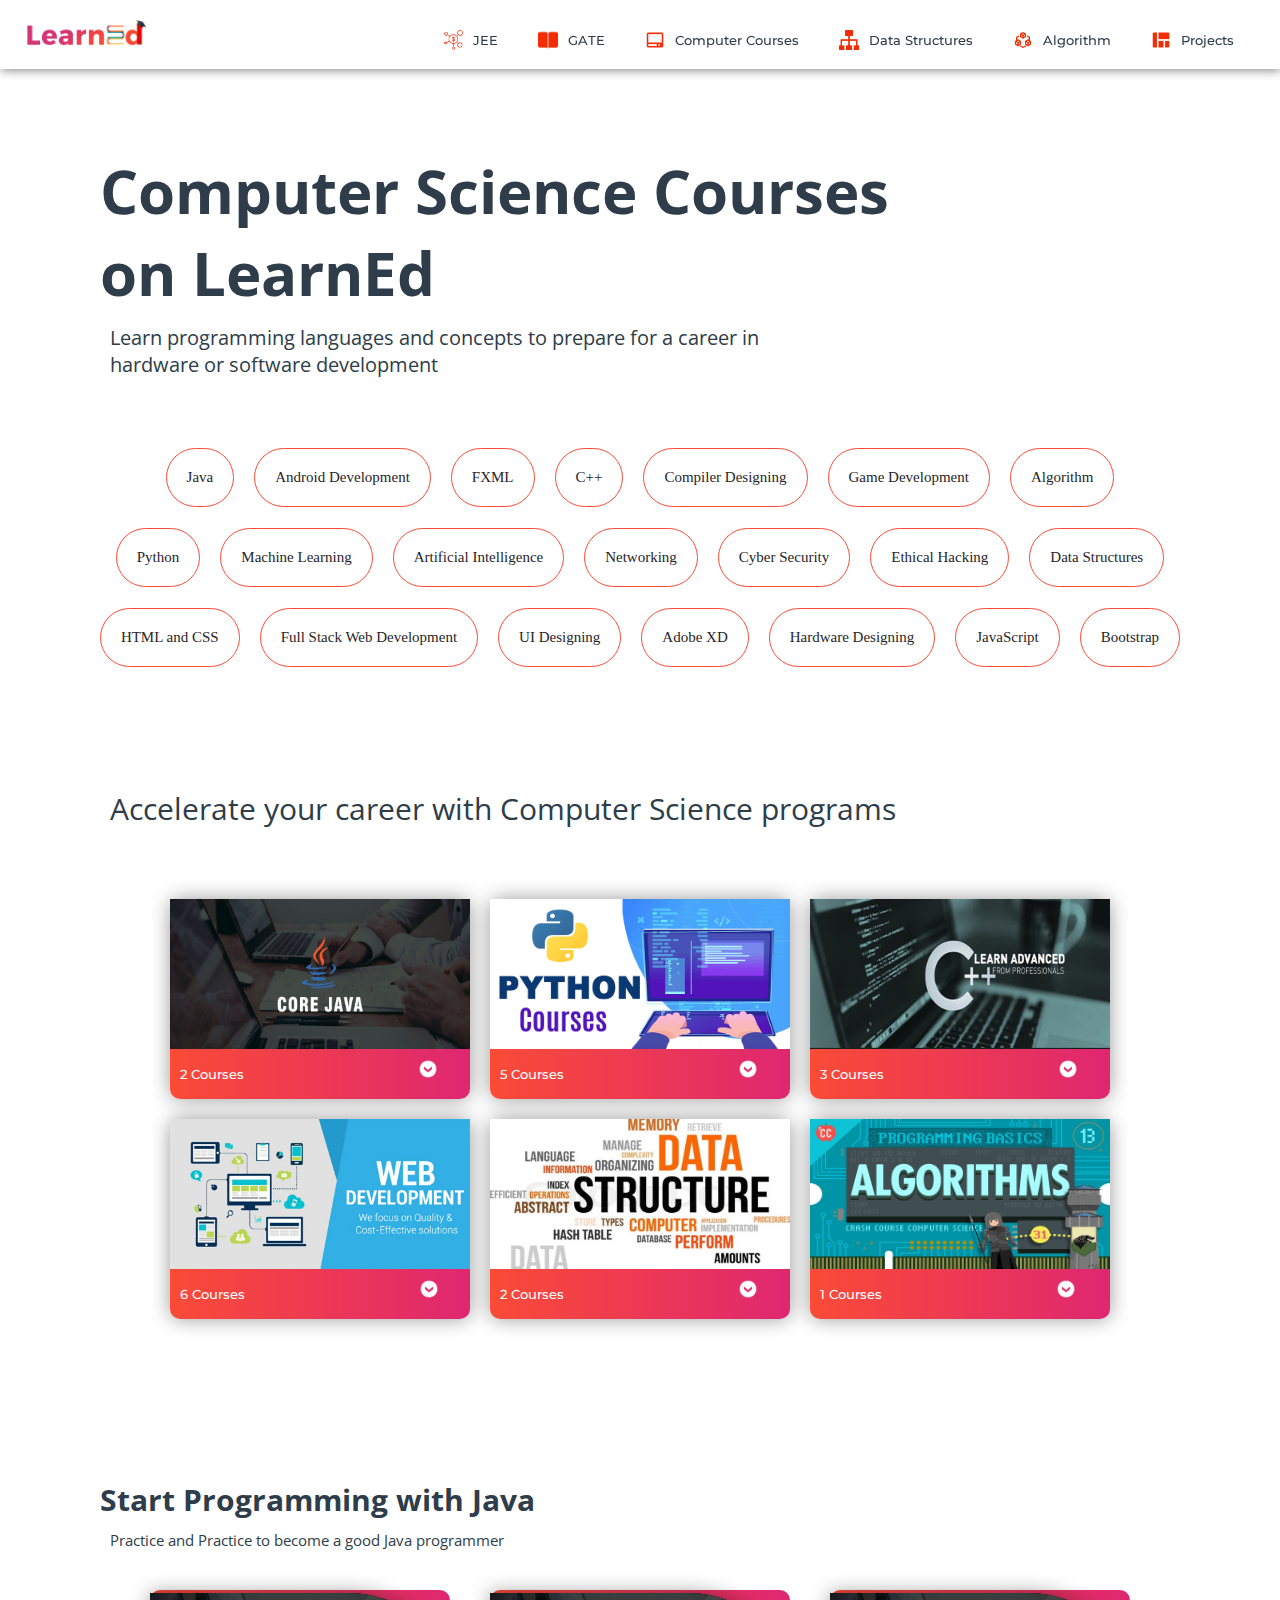
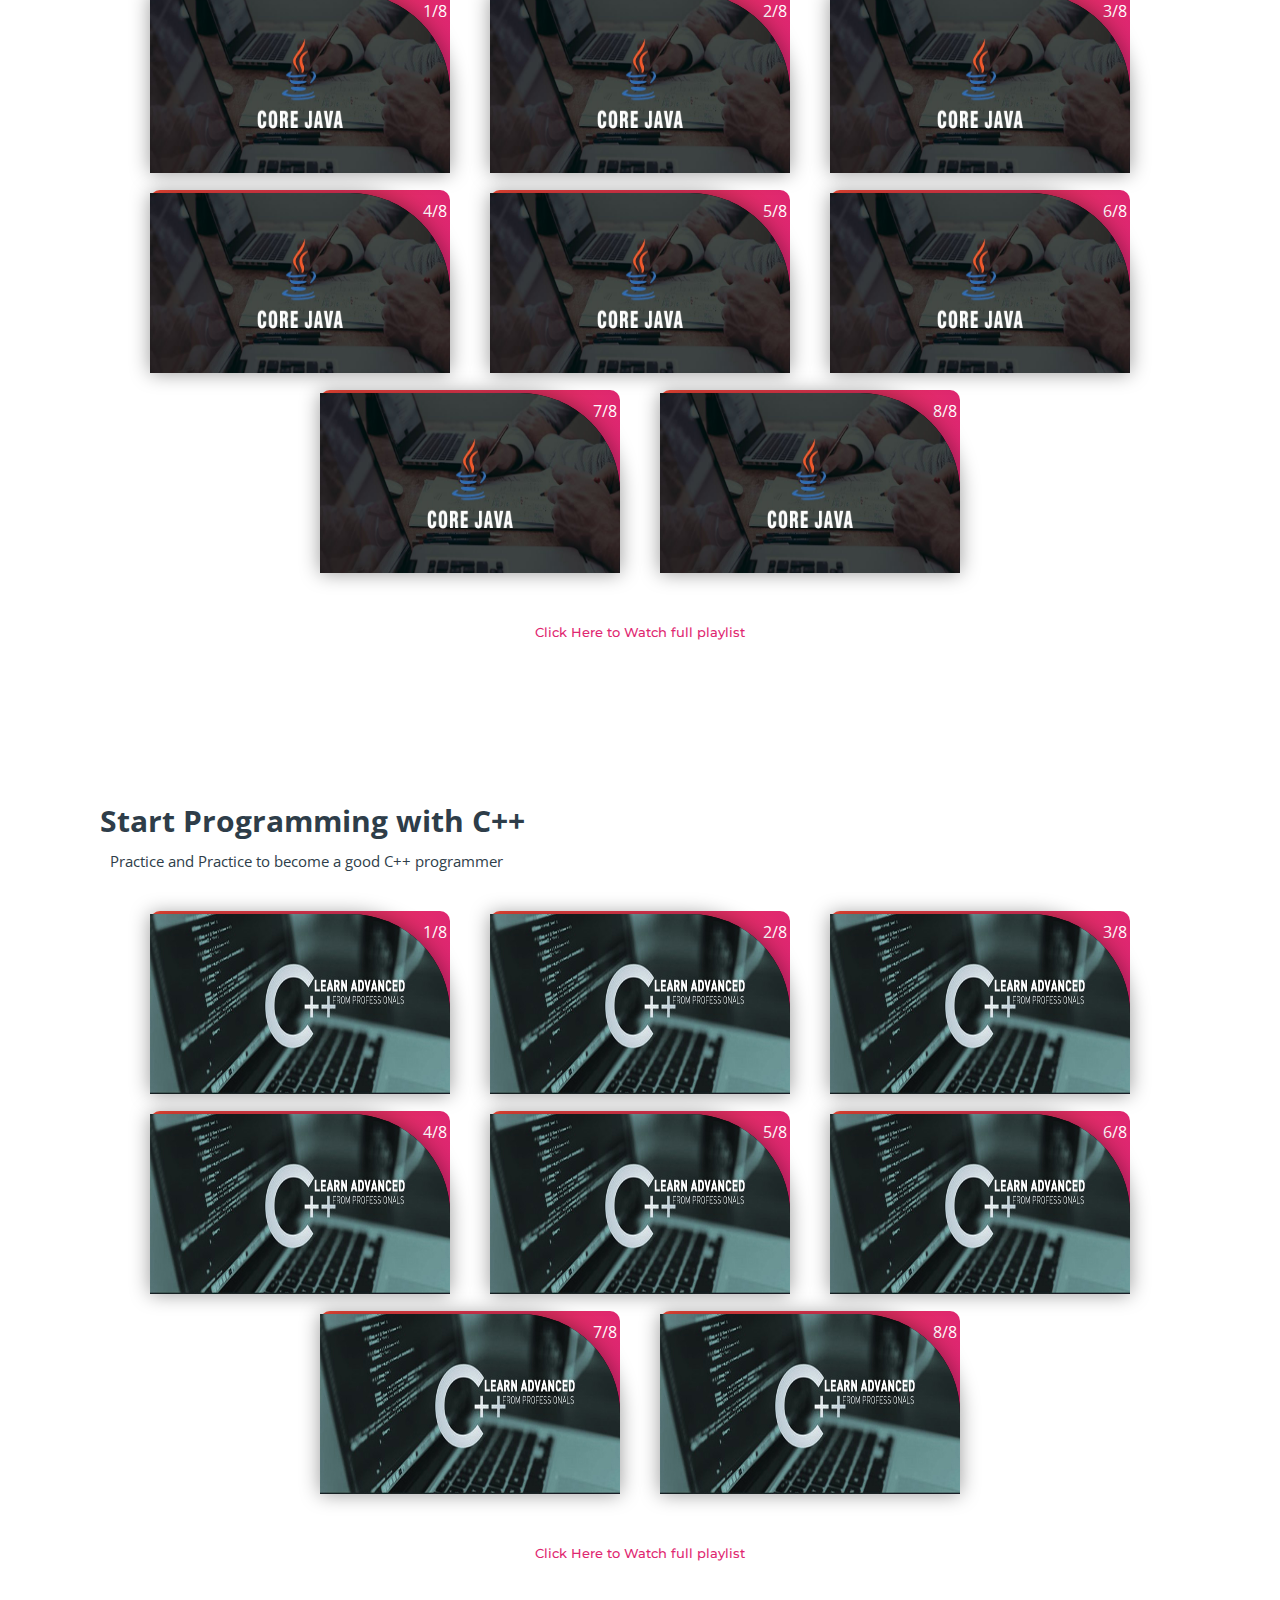
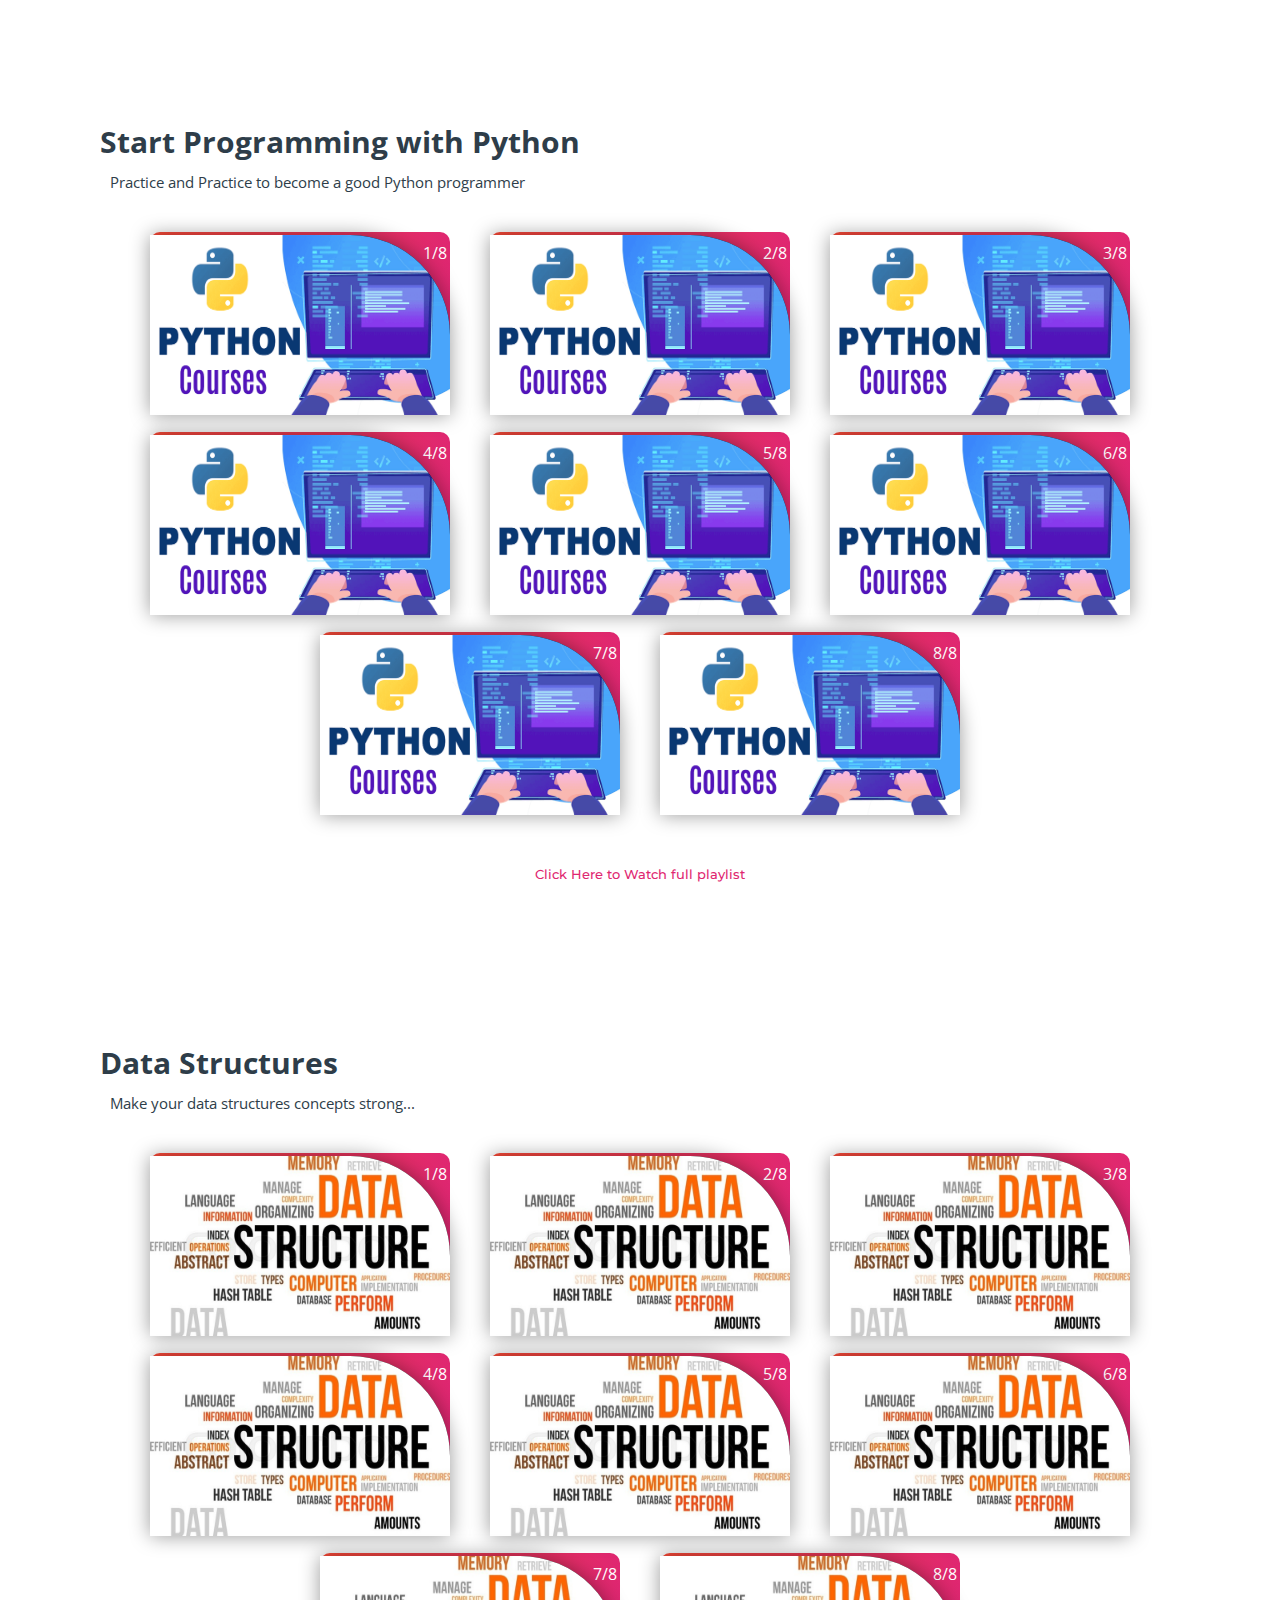
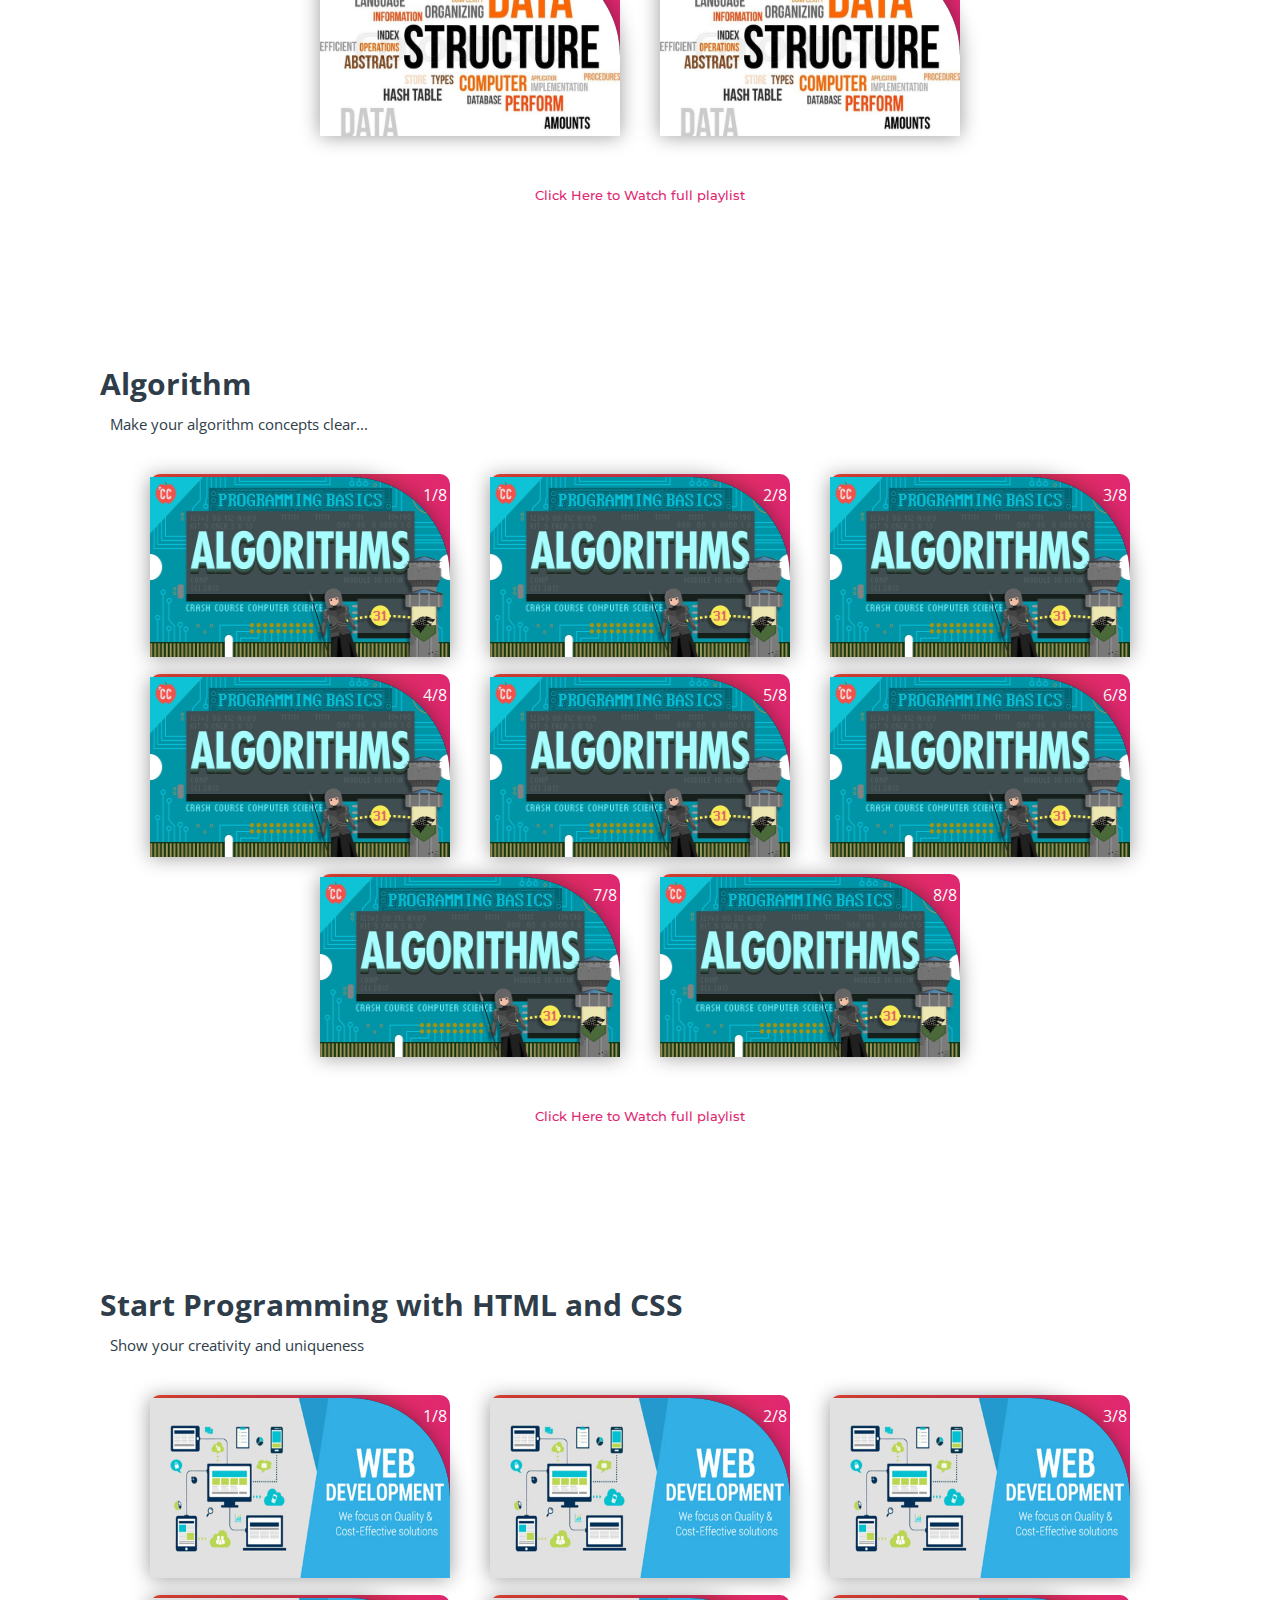
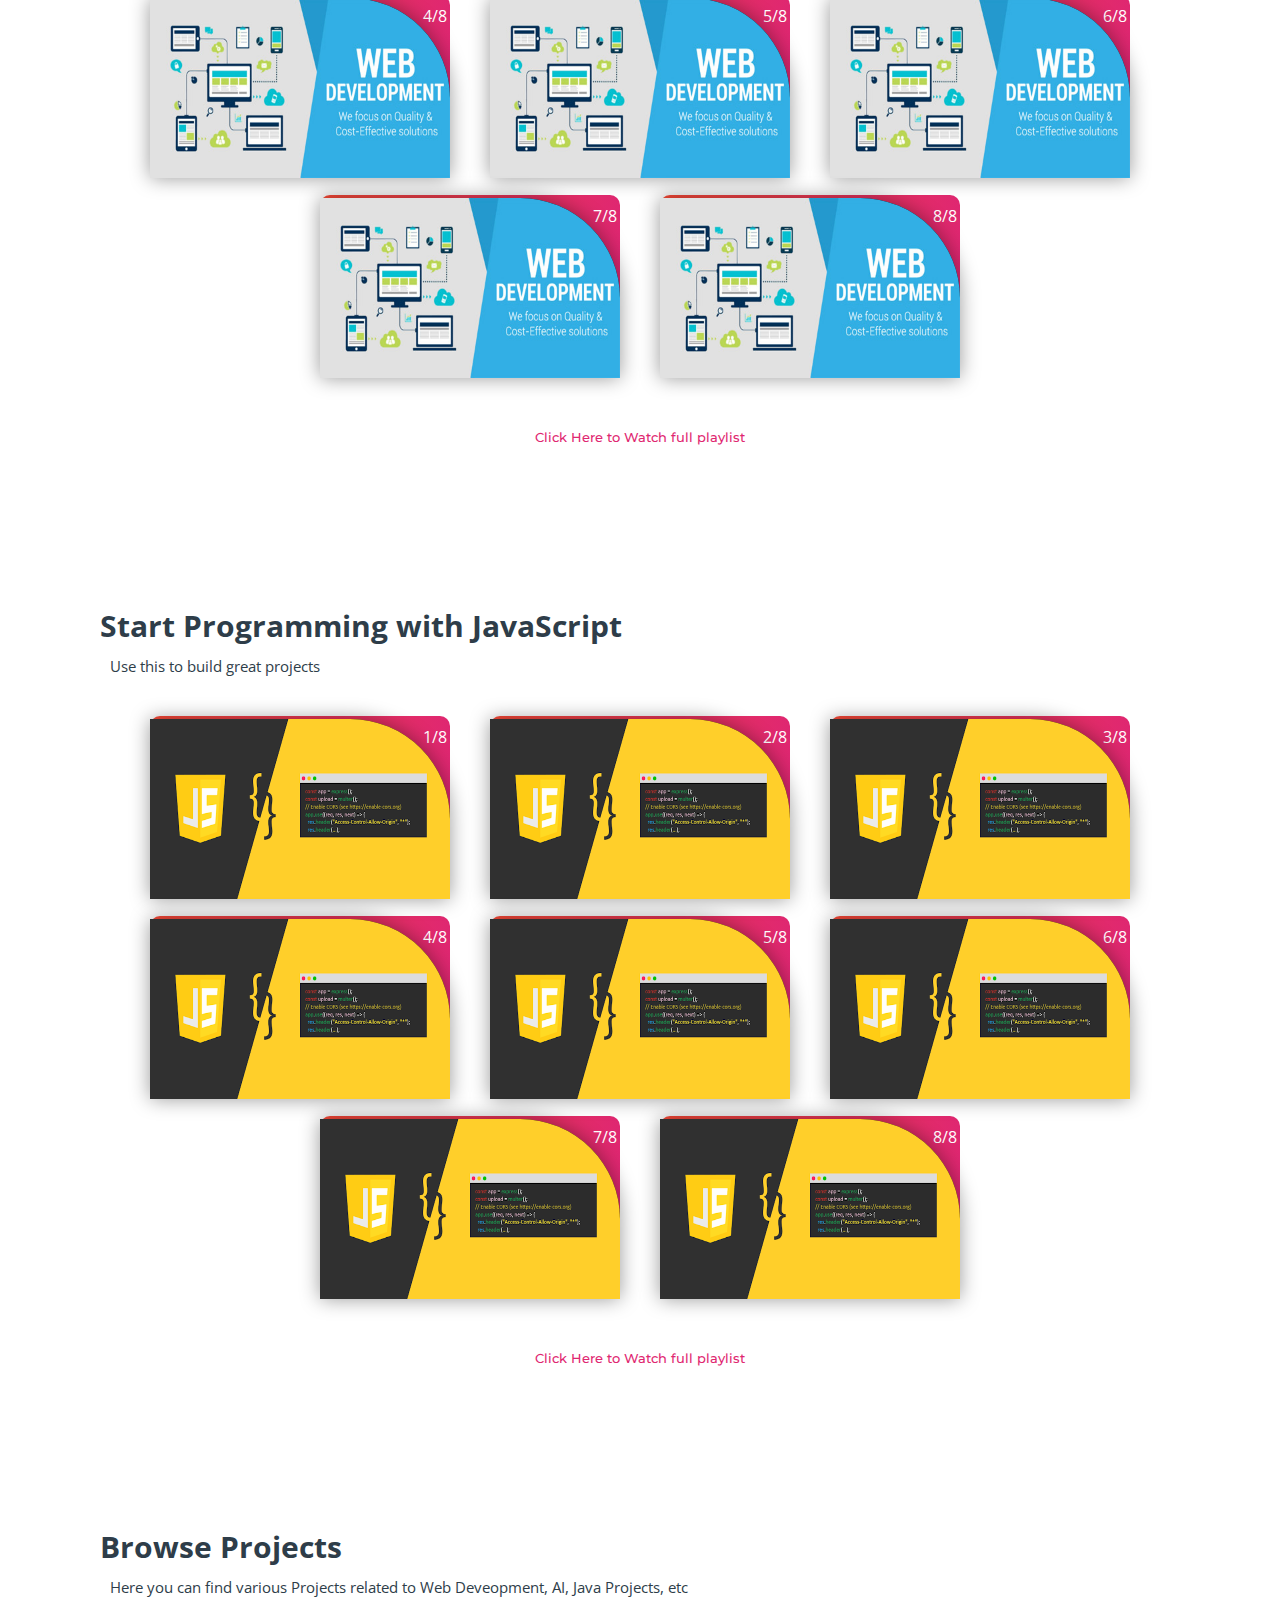
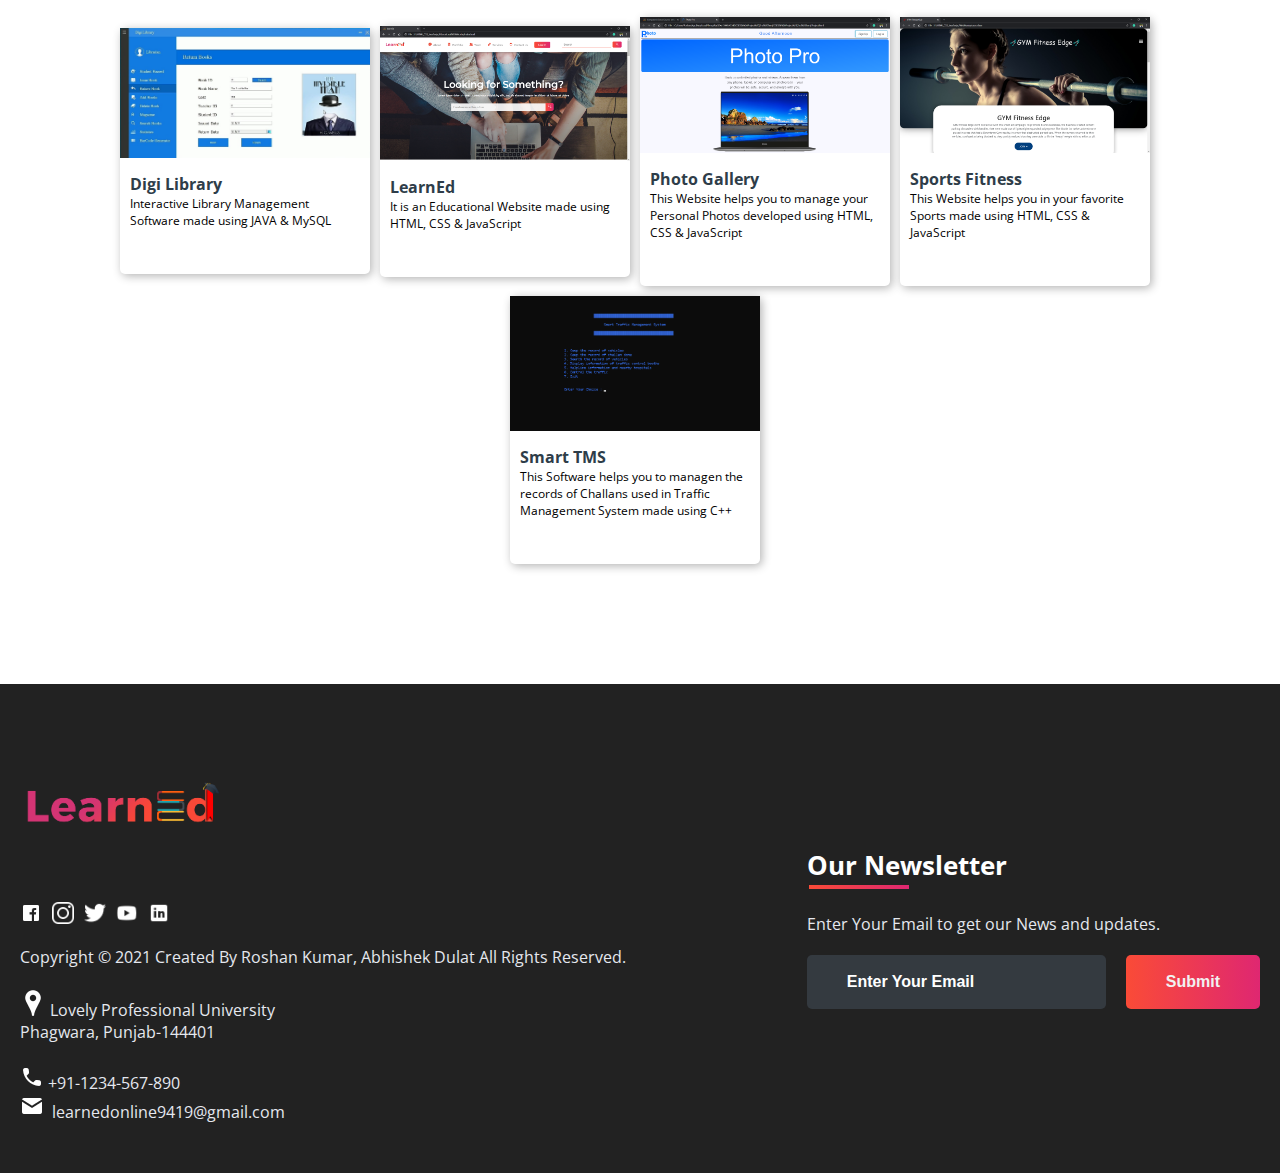
==== subjects/computer_courses.html @ 3f6e43b4 "created the project" ====
<!DOCTYPE html>
<html>
<head>
	<link rel="shortcut icon" type="png" href="../images/icon/favicon.png">
	<title>Computer Science Courses on LearnEd</title>
	<link rel="stylesheet" type="text/css" href="subjects.css">
	<script type="text/javascript" src="../script.js"></script>
</head>
<body>
	
<!-- NAVIGATION -->
	<header>
		<div class="nav" id="nav">
			<div id="learned-logo">
			<a href="../index.html"><img src="../images/icon/logo.png" style="width: 120px;"></a></div>
			<div class="switch-tab" id="switch-tab" onclick="switchTAB()"><img src="../images/icon/menu.png"></div>
			<ul id="list-switch">
				<li><a href="jee.html"><img src="../images/courses/d1.png" class="icon">JEE</a></li>
				<li><a href="gate.html"><img src="../images/courses/paper.png" class="icon">GATE</a></li>
				<li><a href="#"><img src="../images/courses/computer.png" class="icon">Computer Courses</a></li>
				<li><a href="#data"><img src="../images/courses/data.png" class="icon">Data Structures</a></li>
				<li><a href="#algo"><img src="../images/courses/algo.png" class="icon">Algorithm</a></li>
				<li><a href="#projects"><img src="../images/courses/projects.png" class="icon">Projects</a></li>
			</ul>
			<div class="search" id="search-switch">
				<input type="search" placeholder="Search" class="srch"><button id="srchbtn"><img src="../images/icon/search.png"></button>
			</div>
		</div>
	</header>
	

<!-- MAIN Heading of Page -->
	<div class="title">
		<span>Computer Science Courses<br>on LearnEd</span>
		<div class="shortdesc">
			<p>Learn programming languages and concepts to prepare for a career in<br>hardware or software development</p>
		</div>
	</div>


<!-- Some KeyWords related to Topic -->
	<div class="course">
		<div class="cbox">
		<div class="det"><a href="#java">Java</a></div>
		<div class="det"><a href="https://developer.android.com/">Android Development</a></div>
		<div class="det"><a href="https://docs.oracle.com/javafx/2/get_started/fxml_tutorial.htm">FXML</a></div>
		<div class="det"><a href="#c++">C++</a></div>
		<div class="det"><a href="https://www.geeksforgeeks.org/introduction-of-compiler-design/">Compiler Designing</a></div>
		<div class="det"><a href="https://www.coursera.org/specializations/game-design-and-development">Game Development</a></div>
		<div class="det"><a href="#algo">Algorithm</a></div>
		</div>
		<div class="cbox">
		<div class="det"><a href="#python">Python</a></div>
		<div class="det"><a href="https://www.coursera.org/learn/machine-learning">Machine Learning</a></div>
		<div class="det"><a href="https://en.wikipedia.org/wiki/Artificial_intelligence">Artificial Intelligence</a></div>
		<div class="det"><a href="https://en.wikipedia.org/wiki/Network">Networking</a></div>
		<div class="det"><a href="https://www.kaspersky.co.in/resource-center/definitions/what-is-cyber-security">Cyber Security</a></div>
		<div class="det"><a href="https://www.eccouncil.org/ethical-hacking/">Ethical Hacking</a></div>
		<div class="det"><a href="#data">Data Structures</a></div>
		</div>
		<div class="cbox">
		<div class="det"><a href="#html_css">HTML and CSS</a></div>
		<div class="det"><a href="https://www.udacity.com/course/full-stack-web-developer-nanodegree--nd0044">Full Stack Web Development</a></div>
		<div class="det"><a href="https://uxplanet.org/what-is-ui-vs-ux-design-and-the-difference-d9113f6612de?gi=6d9d13f4cc95">UI Designing</a></div>
		<div class="det"><a href="https://www.adobe.com/in/products/xd.html">Adobe XD</a></div>
		<div class="det"><a href="https://www.sciencedirect.com/topics/computer-science/hardware-design">Hardware Designing</a></div>
		<div class="det"><a href="#javascript">JavaScript</a></div>
		<div class="det"><a href="#html_css">Bootstrap</a></div>
		</div>
	</div>


<!-- Courses Available -->
	<div class="inbt">
		Accelerate your career with Computer Science programs
	</div>

	<div class="ccard">
	<center>
		<div class="ccardbox">
			<div class="dcard">
				<div class="fpart"><img src="../images/courses/java-course.jpg"></div>
				<a href="#java"><div class="spart">2 Courses <img src="../images/icon/dropdown.png"></div></a>
			</div>
			<div class="dcard">
				<div class="fpart"><img src="../images/courses/python-course.png"></div>
				<a href="#python"><div class="spart">5 Courses <img src="../images/icon/dropdown.png"></div></a>
			</div>
			<div class="dcard">
				<div class="fpart"><img src="../images/courses/c-course.jpg"></div>
				<a href="#c++"><div class="spart">3 Courses <img src="../images/icon/dropdown.png"></div></a>
			</div>
		</div>
		<div class="ccardbox">
			<div class="dcard">
				<div class="fpart"><img src="../images/courses/web-course.jpg"></div>
				<a href="#html_css"><div class="spart">6 Courses <img src="../images/icon/dropdown.png"></div></a>
			</div>
			<div class="dcard">
				<div class="fpart"><img src="../images/courses/data-course.jpg"></div>
				<a href="#data"><div class="spart">2 Courses <img src="../images/icon/dropdown.png"></div></a>
			</div>
			<div class="dcard">
				<div class="fpart"><img src="../images/courses/algo-course.jpg"></div>
				<a href="#algo"><div class="spart">1 Courses <img src="../images/icon/dropdown.png"></div></a>
			</div>
		</div>
	</center>
	</div>


<!-- Videos on JAVA Lectures -->
	<div class="title2" id="java">
		<span>Start Programming with Java</span>
		<div class="shortdesc2">
			<p>Practice and Practice to become a good Java programmer</p>
		</div>
	</div>
	
	<center>
		<div class="ccardbox2">
			<div class="dcard2"><span class="tag" >1/8</span>
				<div class="fpart2">
					<img src="../images/courses/java-course.jpg">
					<iframe src="https://www.youtube.com/embed/IsLyduxZ9sc" frameborder="0" allow="accelerometer; autoplay; encrypted-media; gyroscope; picture-in-picture" allowfullscreen></iframe>
				</div>
			</div>
			<div class="dcard2"><span class="tag" >2/8</span>
				<div class="fpart2">
					<img src="../images/courses/java-course.jpg">
					<iframe src="https://www.youtube.com/embed/U_vuESBFEpE" frameborder="0" allow="accelerometer; autoplay; encrypted-media; gyroscope; picture-in-picture" allowfullscreen></iframe>
				</div>
			</div>
			<div class="dcard2"><span class="tag" >3/8</span>
				<div class="fpart2">
					<img src="../images/courses/java-course.jpg">
					<iframe src="https://www.youtube.com/embed/7i8vbPA37y0" frameborder="0" allow="accelerometer; autoplay; encrypted-media; gyroscope; picture-in-picture" allowfullscreen></iframe>
				</div>
			</div>
			<div class="dcard2"><span class="tag" >4/8</span>
				<div class="fpart2">
					<img src="../images/courses/java-course.jpg">
					<iframe src="https://www.youtube.com/embed/FB47F-QIk3k" frameborder="0" allow="accelerometer; autoplay; encrypted-media; gyroscope; picture-in-picture" allowfullscreen></iframe>
				</div>
			</div>
			<div class="dcard2"><span class="tag" >5/8</span>
				<div class="fpart2">
					<img src="../images/courses/java-course.jpg">
					<iframe src="https://www.youtube.com/embed/8qyVcHJ1Et4" frameborder="0" allow="accelerometer; autoplay; encrypted-media; gyroscope; picture-in-picture" allowfullscreen></iframe>
				</div>
			</div>
			<div class="dcard2"><span class="tag" >6/8</span>
				<div class="fpart2">
					<img src="../images/courses/java-course.jpg">
					<iframe src="https://www.youtube.com/embed/N53Vf8HGd-0" frameborder="0" allow="accelerometer; autoplay; encrypted-media; gyroscope; picture-in-picture" allowfullscreen></iframe>
				</div>
			</div>
			<div class="dcard2"><span class="tag" >7/8</span>
				<div class="fpart2">
					<img src="../images/courses/java-course.jpg">
					<iframe src="https://www.youtube.com/embed/slz2Vc904Qg" frameborder="0" allow="accelerometer; autoplay; encrypted-media; gyroscope; picture-in-picture" allowfullscreen></iframe>
				</div>
			</div>
			<div class="dcard2"><span class="tag" >8/8</span>
				<div class="fpart2">
					<img src="../images/courses/java-course.jpg">
					<iframe src="https://www.youtube.com/embed/Q0NVRQP1Z5g" frameborder="0" allow="accelerometer; autoplay; encrypted-media; gyroscope; picture-in-picture" allowfullscreen></iframe>
				</div>
			</div>
		</div>
	</center>
	<br><br>
	<div class="click-me">
		<a href="https://www.youtube.com/watch?v=IsLyduxZ9sc&list=PLX9Zi6XTqOKQ7TdRz0QynGIKuMV9Q2H8E" target="_blank">Click Here to Watch full playlist</a>
	</div>

<!-- Videos on C++ Lectures -->

	<div class="title2" id="c++">
		<span>Start Programming with C++</span>
		<div class="shortdesc2">
			<p>Practice and Practice to become a good C++ programmer</p>
		</div>
	</div>
	<center>
		<div class="ccardbox2">
			<div class="dcard2"><span class="tag" >1/8</span>
				<div class="fpart2"><img src="../images/courses/c-course.jpg">
					<iframe src="https://www.youtube.com/embed/Iuo9PpGE04Y" frameborder="0" allow="accelerometer; autoplay; encrypted-media; gyroscope; picture-in-picture" allowfullscreen></iframe>
				</div>
			</div>
			<div class="dcard2"><span class="tag" >2/8</span>
				<div class="fpart2"><img src="../images/courses/c-course.jpg">
					<iframe src="https://www.youtube.com/embed/52dHKRD7cdg" frameborder="0" allow="accelerometer; autoplay; encrypted-media; gyroscope; picture-in-picture" allowfullscreen></iframe>
				</div>
			</div>
			<div class="dcard2"><span class="tag" >3/8</span>
				<div class="fpart2"><img src="../images/courses/c-course.jpg">
					<iframe src="https://www.youtube.com/embed/Iuo9PpGE04Y" frameborder="0" allow="accelerometer; autoplay; encrypted-media; gyroscope; picture-in-picture" allowfullscreen></iframe>
				</div>
			</div>
			<div class="dcard2"><span class="tag" >4/8</span>
				<div class="fpart2"><img src="../images/courses/c-course.jpg">
					<iframe src="https://www.youtube.com/embed/Iuo9PpGE04Y" frameborder="0" allow="accelerometer; autoplay; encrypted-media; gyroscope; picture-in-picture" allowfullscreen></iframe>
				</div>
			</div>
		
			<div class="dcard2"><span class="tag" >5/8</span>
				<div class="fpart2"><img src="../images/courses/c-course.jpg">
					<iframe src="https://www.youtube.com/embed/Iuo9PpGE04Y" frameborder="0" allow="accelerometer; autoplay; encrypted-media; gyroscope; picture-in-picture" allowfullscreen></iframe>
				</div>
			</div>
			<div class="dcard2"><span class="tag" >6/8</span>
				<div class="fpart2"><img src="../images/courses/c-course.jpg">
					<iframe src="https://www.youtube.com/embed/Iuo9PpGE04Y" frameborder="0" allow="accelerometer; autoplay; encrypted-media; gyroscope; picture-in-picture" allowfullscreen></iframe>
				</div>
			</div>
			<div class="dcard2"><span class="tag" >7/8</span>
				<div class="fpart2"><img src="../images/courses/c-course.jpg">
					<iframe src="https://www.youtube.com/embed/Iuo9PpGE04Y" frameborder="0" allow="accelerometer; autoplay; encrypted-media; gyroscope; picture-in-picture" allowfullscreen></iframe>
				</div>
			</div>
			<div class="dcard2"><span class="tag" >8/8</span>
				<div class="fpart2"><img src="../images/courses/c-course.jpg">
					<iframe src="https://www.youtube.com/embed/Iuo9PpGE04Y" frameborder="0" allow="accelerometer; autoplay; encrypted-media; gyroscope; picture-in-picture" allowfullscreen></iframe>
				</div>
			</div>
		</div>
	</center>
<br><br>
	<div class="click-me">
		<a href="https://www.youtube.com/watch?v=Iuo9PpGE04Y&feature=youtu.be" target="_blank">Click Here to Watch full playlist</a>
	</div>

<!-- Videos on PYTHON Lectures -->

	<div class="title2" id="python">
		<span>Start Programming with Python</span>
		<div class="shortdesc2">
			<p>Practice and Practice to become a good Python programmer</p>
		</div>
	</div>
	<center>
		<div class="ccardbox2">
			<div class="dcard2"><span class="tag" >1/8</span>
				<div class="fpart2"><img src="../images/courses/python-course.png">
					<iframe src="https://www.youtube.com/embed/QXeEoD0pB3E" frameborder="0" allow="accelerometer; autoplay; encrypted-media; gyroscope; picture-in-picture" allowfullscreen></iframe>
				</div>
			</div>
			<div class="dcard2"><span class="tag" >2/8</span>
				<div class="fpart2"><img src="../images/courses/python-course.png">
					<iframe src="https://www.youtube.com/embed/QXeEoD0pB3E" frameborder="0" allow="accelerometer; autoplay; encrypted-media; gyroscope; picture-in-picture" allowfullscreen></iframe>
				</div>
			</div>
			<div class="dcard2"><span class="tag" >3/8</span>
				<div class="fpart2"><img src="../images/courses/python-course.png">
					<iframe src="https://www.youtube.com/embed/QXeEoD0pB3E" frameborder="0" allow="accelerometer; autoplay; encrypted-media; gyroscope; picture-in-picture" allowfullscreen></iframe>
				</div>
			</div>
			<div class="dcard2"><span class="tag" >4/8</span>
				<div class="fpart2"><img src="../images/courses/python-course.png">
					<iframe src="https://www.youtube.com/embed/QXeEoD0pB3E" frameborder="0" allow="accelerometer; autoplay; encrypted-media; gyroscope; picture-in-picture" allowfullscreen></iframe>
				</div>
			</div>
		
			<div class="dcard2"><span class="tag" >5/8</span>
				<div class="fpart2"><img src="../images/courses/python-course.png">
					<iframe src="https://www.youtube.com/embed/QXeEoD0pB3E" frameborder="0" allow="accelerometer; autoplay; encrypted-media; gyroscope; picture-in-picture" allowfullscreen></iframe>
				</div>
			</div>
			<div class="dcard2"><span class="tag" >6/8</span>
				<div class="fpart2"><img src="../images/courses/python-course.png">
					<iframe src="https://www.youtube.com/embed/QXeEoD0pB3E" frameborder="0" allow="accelerometer; autoplay; encrypted-media; gyroscope; picture-in-picture" allowfullscreen></iframe>
				</div>
			</div>
			<div class="dcard2"><span class="tag" >7/8</span>
				<div class="fpart2"><img src="../images/courses/python-course.png">
					<iframe src="https://www.youtube.com/embed/QXeEoD0pB3E" frameborder="0" allow="accelerometer; autoplay; encrypted-media; gyroscope; picture-in-picture" allowfullscreen></iframe>
				</div>
			</div>
			<div class="dcard2"><span class="tag" >8/8</span>
				<div class="fpart2"><img src="../images/courses/python-course.png">
					<iframe src="https://www.youtube.com/embed/QXeEoD0pB3E" frameborder="0" allow="accelerometer; autoplay; encrypted-media; gyroscope; picture-in-picture" allowfullscreen></iframe>
				</div>
			</div>
		</div>
	</center>

<br><br>
	<div class="click-me">
		<a href="https://youtu.be/QXeEoD0pB3E" target="_blank">Click Here to Watch full playlist</a>
	</div>
<!-- Videos on DATA STRUCTURES Lectures -->

	<div class="title2" id="data">
		<span>Data Structures</span>
		<div class="shortdesc2">
			<p>Make your data structures concepts strong...</p>
		</div>
	</div>
	<center>
		<div class="ccardbox2">
			<div class="dcard2"><span class="tag" >1/8</span>
				<div class="fpart2"><img src="../images/courses/data-course.jpg">
					<iframe src="https://www.youtube.com/embed/Db9ZYbJONHc" frameborder="0" allow="accelerometer; autoplay; encrypted-media; gyroscope; picture-in-picture" allowfullscreen></iframe>
				</div>
			</div>
			<div class="dcard2"><span class="tag" >2/8</span>
				<div class="fpart2"><img src="../images/courses/data-course.jpg">
					<iframe src="https://www.youtube.com/embed/Db9ZYbJONHc" frameborder="0" allow="accelerometer; autoplay; encrypted-media; gyroscope; picture-in-picture" allowfullscreen></iframe>
				</div>
			</div>
			<div class="dcard2"><span class="tag" >3/8</span>
				<div class="fpart2"><img src="../images/courses/data-course.jpg">
					<iframe src="https://www.youtube.com/embed/Db9ZYbJONHc" frameborder="0" allow="accelerometer; autoplay; encrypted-media; gyroscope; picture-in-picture" allowfullscreen></iframe>
				</div>
			</div>
			<div class="dcard2"><span class="tag" >4/8</span>
				<div class="fpart2"><img src="../images/courses/data-course.jpg">
					<iframe src="https://www.youtube.com/embed/Db9ZYbJONHc" frameborder="0" allow="accelerometer; autoplay; encrypted-media; gyroscope; picture-in-picture" allowfullscreen></iframe>
				</div>
			</div>
		
			<div class="dcard2"><span class="tag" >5/8</span>
				<div class="fpart2"><img src="../images/courses/data-course.jpg">
					<iframe src="https://www.youtube.com/embed/Db9ZYbJONHc" frameborder="0" allow="accelerometer; autoplay; encrypted-media; gyroscope; picture-in-picture" allowfullscreen></iframe>
				</div>
			</div>
			<div class="dcard2"><span class="tag" >6/8</span>
				<div class="fpart2"><img src="../images/courses/data-course.jpg">
					<iframe src="https://www.youtube.com/embed/Db9ZYbJONHc" frameborder="0" allow="accelerometer; autoplay; encrypted-media; gyroscope; picture-in-picture" allowfullscreen></iframe>
				</div>
			</div>
			<div class="dcard2"><span class="tag" >7/8</span>
				<div class="fpart2"><img src="../images/courses/data-course.jpg">
					<iframe src="https://www.youtube.com/embed/Db9ZYbJONHc" frameborder="0" allow="accelerometer; autoplay; encrypted-media; gyroscope; picture-in-picture" allowfullscreen></iframe>
				</div>
			</div>
			<div class="dcard2"><span class="tag" >8/8</span>
				<div class="fpart2"><img src="../images/courses/data-course.jpg">
					<iframe src="https://www.youtube.com/embed/Db9ZYbJONHc" frameborder="0" allow="accelerometer; autoplay; encrypted-media; gyroscope; picture-in-picture" allowfullscreen></iframe>
				</div>
			</div>
		</div>
	</center>
<br><br>
	<div class="click-me">
		<a href="https://www.youtube.com/watch?v=Db9ZYbJONHc" target="_blank">Click Here to Watch full playlist</a>
	</div>

<!-- Videos on ALGORITHM Lectures -->

	<div class="title2" id="algo">
		<span>Algorithm</span>
		<div class="shortdesc2">
			<p>Make your algorithm concepts clear...</p>
		</div>
	</div>
	<center>
		<div class="ccardbox2">
			<div class="dcard2"><span class="tag" >1/8</span>
				<div class="fpart2"><img src="../images/courses/algo-course.jpg">
					<iframe src="https://www.youtube.com/embed/0IAPZzGSbME" frameborder="0" allow="accelerometer; autoplay; encrypted-media; gyroscope; picture-in-picture" allowfullscreen></iframe>
				</div>
			</div>
			<div class="dcard2"><span class="tag" >2/8</span>
				<div class="fpart2"><img src="../images/courses/algo-course.jpg">
					<iframe src="https://www.youtube.com/embed/0IAPZzGSbME" frameborder="0" allow="accelerometer; autoplay; encrypted-media; gyroscope; picture-in-picture" allowfullscreen></iframe>
				</div>
			</div>
			<div class="dcard2"><span class="tag" >3/8</span>
				<div class="fpart2"><img src="../images/courses/algo-course.jpg">
					<iframe src="https://www.youtube.com/embed/0IAPZzGSbME" frameborder="0" allow="accelerometer; autoplay; encrypted-media; gyroscope; picture-in-picture" allowfullscreen></iframe>
				</div>
			</div>
			<div class="dcard2"><span class="tag" >4/8</span>
				<div class="fpart2"><img src="../images/courses/algo-course.jpg">
					<iframe src="https://www.youtube.com/embed/0IAPZzGSbME" frameborder="0" allow="accelerometer; autoplay; encrypted-media; gyroscope; picture-in-picture" allowfullscreen></iframe>
				</div>
			</div>
		
			<div class="dcard2"><span class="tag" >5/8</span>
				<div class="fpart2"><img src="../images/courses/algo-course.jpg">
					<iframe src="https://www.youtube.com/embed/0IAPZzGSbME" frameborder="0" allow="accelerometer; autoplay; encrypted-media; gyroscope; picture-in-picture" allowfullscreen></iframe>
				</div>
			</div>
			<div class="dcard2"><span class="tag" >6/8</span>
				<div class="fpart2"><img src="../images/courses/algo-course.jpg">
					<iframe src="https://www.youtube.com/embed/0IAPZzGSbME" frameborder="0" allow="accelerometer; autoplay; encrypted-media; gyroscope; picture-in-picture" allowfullscreen></iframe>
				</div>
			</div>
			<div class="dcard2"><span class="tag" >7/8</span>
				<div class="fpart2"><img src="../images/courses/algo-course.jpg">
					<iframe src="https://www.youtube.com/embed/0IAPZzGSbME" frameborder="0" allow="accelerometer; autoplay; encrypted-media; gyroscope; picture-in-picture" allowfullscreen></iframe>
				</div>
			</div>
			<div class="dcard2"><span class="tag" >8/8</span>
				<div class="fpart2"><img src="../images/courses/algo-course.jpg">
					<iframe src="https://www.youtube.com/embed/0IAPZzGSbME" frameborder="0" allow="accelerometer; autoplay; encrypted-media; gyroscope; picture-in-picture" allowfullscreen></iframe>
				</div>
			</div>
		</div>
	</center>
<br><br>
	<div class="click-me">
		<a href="https://www.youtube.com/watch?v=0IAPZzGSbME" target="_blank">Click Here to Watch full playlist</a>
	</div>

<!-- Videos on HTML and CSS Lectures -->

	<div class="title2" id="html_css">
		<span>Start Programming with HTML and CSS</span>
		<div class="shortdesc2">
			<p>Show your creativity and uniqueness</p>
		</div>
	</div>
	<center>
		<div class="ccardbox2">
			<div class="dcard2"><span class="tag" >1/8</span>
				<div class="fpart2"><img src="../images/courses/web-course.jpg">
					<iframe src="https://www.youtube.com/embed/TKYsuU86-DQ" frameborder="0" allow="accelerometer; autoplay; encrypted-media; gyroscope; picture-in-picture" allowfullscreen></iframe>
				</div>
			</div>
			<div class="dcard2"><span class="tag" >2/8</span>
				<div class="fpart2"><img src="../images/courses/web-course.jpg">
					<iframe src="https://www.youtube.com/embed/TKYsuU86-DQ" frameborder="0" allow="accelerometer; autoplay; encrypted-media; gyroscope; picture-in-picture" allowfullscreen></iframe>
				</div>
			</div>
			<div class="dcard2"><span class="tag" >3/8</span>
				<div class="fpart2"><img src="../images/courses/web-course.jpg">
					<iframe src="https://www.youtube.com/embed/TKYsuU86-DQ" frameborder="0" allow="accelerometer; autoplay; encrypted-media; gyroscope; picture-in-picture" allowfullscreen></iframe>
				</div>
			</div>
			<div class="dcard2"><span class="tag" >4/8</span>
				<div class="fpart2"><img src="../images/courses/web-course.jpg">
					<iframe src="https://www.youtube.com/embed/TKYsuU86-DQ" frameborder="0" allow="accelerometer; autoplay; encrypted-media; gyroscope; picture-in-picture" allowfullscreen></iframe>
				</div>
			</div>
		
			<div class="dcard2"><span class="tag" >5/8</span>
				<div class="fpart2"><img src="../images/courses/web-course.jpg">
					<iframe src="https://www.youtube.com/embed/TKYsuU86-DQ" frameborder="0" allow="accelerometer; autoplay; encrypted-media; gyroscope; picture-in-picture" allowfullscreen></iframe>
				</div>
			</div>
			<div class="dcard2"><span class="tag" >6/8</span>
				<div class="fpart2"><img src="../images/courses/web-course.jpg">
					<iframe src="https://www.youtube.com/embed/TKYsuU86-DQ" frameborder="0" allow="accelerometer; autoplay; encrypted-media; gyroscope; picture-in-picture" allowfullscreen></iframe>
				</div>
			</div>
			<div class="dcard2"><span class="tag" >7/8</span>
				<div class="fpart2"><img src="../images/courses/web-course.jpg">
					<iframe src="https://www.youtube.com/embed/TKYsuU86-DQ" frameborder="0" allow="accelerometer; autoplay; encrypted-media; gyroscope; picture-in-picture" allowfullscreen></iframe>
				</div>
			</div>
			<div class="dcard2"><span class="tag" >8/8</span>
				<div class="fpart2"><img src="../images/courses/web-course.jpg">
					<iframe src="https://www.youtube.com/embed/TKYsuU86-DQ" frameborder="0" allow="accelerometer; autoplay; encrypted-media; gyroscope; picture-in-picture" allowfullscreen></iframe>
				</div>
			</div>
		</div>
	</center>

<br><br>
	<div class="click-me">
		<a href="https://www.youtube.com/watch?v=TKYsuU86-DQ" target="_blank">Click Here to Watch full playlist</a>
	</div>
<!-- Videos on JAVASCRIPT Lectures -->

	<div class="title2" id="javascript">
		<span>Start Programming with JavaScript</span>
		<div class="shortdesc2">
			<p>Use this to build great projects</p>
		</div>
	</div>
	<center>
		<div class="ccardbox2">
			<div class="dcard2"><span class="tag" >1/8</span>
				<div class="fpart2"><img src="../images/courses/javascript-course.jpg">
					<iframe src="https://www.youtube.com/embed/uDwSnnhl1Ng" frameborder="0" allow="accelerometer; autoplay; encrypted-media; gyroscope; picture-in-picture" allowfullscreen></iframe>
				</div>
			</div>
			<div class="dcard2"><span class="tag" >2/8</span>
				<div class="fpart2"><img src="../images/courses/javascript-course.jpg">
					<iframe src="https://www.youtube.com/embed/uDwSnnhl1Ng" frameborder="0" allow="accelerometer; autoplay; encrypted-media; gyroscope; picture-in-picture" allowfullscreen></iframe>
				</div>
			</div>
			<div class="dcard2"><span class="tag" >3/8</span>
				<div class="fpart2"><img src="../images/courses/javascript-course.jpg">
					<iframe src="https://www.youtube.com/embed/uDwSnnhl1Ng" frameborder="0" allow="accelerometer; autoplay; encrypted-media; gyroscope; picture-in-picture" allowfullscreen></iframe>
				</div>
			</div>
			<div class="dcard2"><span class="tag" >4/8</span>
				<div class="fpart2"><img src="../images/courses/javascript-course.jpg">
					<iframe src="https://www.youtube.com/embed/uDwSnnhl1Ng" frameborder="0" allow="accelerometer; autoplay; encrypted-media; gyroscope; picture-in-picture" allowfullscreen></iframe>
				</div>
			</div>
		
			<div class="dcard2"><span class="tag" >5/8</span>
				<div class="fpart2"><img src="../images/courses/javascript-course.jpg">
					<iframe src="https://www.youtube.com/embed/uDwSnnhl1Ng" frameborder="0" allow="accelerometer; autoplay; encrypted-media; gyroscope; picture-in-picture" allowfullscreen></iframe>
				</div>
			</div>
			<div class="dcard2"><span class="tag" >6/8</span>
				<div class="fpart2"><img src="../images/courses/javascript-course.jpg">
					<iframe src="https://www.youtube.com/embed/uDwSnnhl1Ng" frameborder="0" allow="accelerometer; autoplay; encrypted-media; gyroscope; picture-in-picture" allowfullscreen></iframe>
				</div>
			</div>
			<div class="dcard2"><span class="tag" >7/8</span>
				<div class="fpart2"><img src="../images/courses/javascript-course.jpg">
					<iframe src="https://www.youtube.com/embed/uDwSnnhl1Ng" frameborder="0" allow="accelerometer; autoplay; encrypted-media; gyroscope; picture-in-picture" allowfullscreen></iframe>
				</div>
			</div>
			<div class="dcard2"><span class="tag" >8/8</span>
				<div class="fpart2"><img src="../images/courses/javascript-course.jpg">
					<iframe src="https://www.youtube.com/embed/uDwSnnhl1Ng" frameborder="0" allow="accelerometer; autoplay; encrypted-media; gyroscope; picture-in-picture" allowfullscreen></iframe>
				</div>
			</div>
		</div>
	</center>
<br><br>
	<div class="click-me">
		<a href="https://www.youtube.com/watch?v=uDwSnnhl1Ng" target="_blank">Click Here to Watch full playlist</a>
	</div>

<!-- PROJECTS -->
	<div class="title2" id="projects">
		<span>Browse Projects</span>
		<div class="shortdesc2">
			<p>Here you can find various Projects related to Web Deveopment, AI, Java Projects, etc</p>
		</div>
	</div>
	<div class="project-panel">
		<div class="project-card">
			<img src="../images/projects/p1.jpg">
			<div class="info">
				<h4>Digi Library</h4><p>Interactive Library Management Software made using JAVA & MySQL</p>
				<div class="download"><a href="https://github.com/roshan9419" target="_blank">Download</a></div>	
			</div>
		</div>
		<div class="project-card">
			<img src="../images/projects/p2.jpg">
			<div class="info">
				<h4>LearnEd</h4><p>It is an Educational Website made using HTML, CSS & JavaScript</p>
				<div class="download"><a href="https://github.com/roshan9419" target="_blank">Download</a></div>
			</div>
		</div>
		<div class="project-card">
			<img src="../images/projects/p3.jpg">
			<div class="info">
				<h4>Photo Gallery</h4><p>This Website helps you to manage your Personal Photos developed using HTML, CSS & JavaScript</p>
				<div class="download"><a href="https://github.com/roshan9419" target="_blank">Download</a></div>
			</div>
		</div>
		<div class="project-card">
			<img src="../images/projects/p4.jpg">
			<div class="info">
				<h4>Sports Fitness</h4><p>This Website helps you in your favorite Sports made using HTML, CSS & JavaScript</p>
				<div class="download"><a href="https://github.com/roshan9419" target="_blank">Download</a></div>
			</div>
		</div>
		<div class="project-card">
			<img src="../images/projects/p5.jpg">
			<div class="info">
				<h4>Smart TMS</h4><p>This Software helps you to managen the records of Challans used in Traffic Management System made using C++</p>
				<div class="download"><a href="https://github.com/roshan9419/smart_traffic" target="_blank">Download</a></div>
			</div>
		</div>

	</div>

<br><br><br><br><br>

<!-- FOOTER -->
<footer>
	<div class="footer-container">
		<div class="left-col">
			<img src="../images/icon/logo - Copy.png" style="width: 200px;">
			<div class="logo"></div>
			<div class="social-media">
				<a href="#"><img src="../images/icon\fb.png"></a>
				<a href="#"><img src="../images/icon\insta.png"></a>
				<a href="#"><img src="../images/icon\tt.png"></a>
				<a href="#"><img src="../images/icon\ytube.png"></a>
				<a href="#"><img src="../images/icon\linkedin.png"></a>
			</div><br><br>
			<p class="rights-text">Copyright © 2021 Created By Roshan Kumar, Abhishek Dulat All Rights Reserved.</p>
			<br><p><img src="../images/icon/location.png"> Lovely Professional University<br>Phagwara, Punjab-144401</p><br>
			<p><img src="../images/icon/phone.png"> +91-1234-567-890<br><img src="../images/icon/mail.png">&nbsp; learnedonline9419@gmail.com</p>
		</div>
		<div class="right-col">
			<h1 style="color: #fff">Our Newsletter</h1>
			<div class="border"></div><br>
			<p>Enter Your Email to get our News and updates.</p>
			<form class="newsletter-form">
				<input class="txtb" type="email" placeholder="Enter Your Email">
				<input class="btn" type="submit" value="Submit">
			</form>
		</div>
	</div>
</footer>

</body>
</html>
---- subjects/subjects.css ----
@import url('https://fonts.googleapis.com/css?family=Montserrat:500&display=swap');
@import url('https://fonts.googleapis.com/css?family=Dancing+Script&display=swap');
@import url('https://fonts.googleapis.com/css?family=Open+Sans&display=swap');

* {
	box-sizing: border-box;
	margin: 0;
	padding: 0;
}
html {
	scroll-behavior: smooth;
}
body {
	background: #FFF;
	font-family: 'Open Sans', sans-serif;
}

/*SCROLLBAR Styling*/
::-webkit-scrollbar {
  width: 5px;
}
::-webkit-scrollbar-thumb {
  background: #FA4B37;
  border-radius: 5px;
}
::-webkit-scrollbar-thumb:hover {
  background: #DF2771; 
}

/*NAVIGATION BAR*/
.nav
{
	width: 100%;
	background-color: #fff;
	display: flex;
	flex-wrap: wrap;
	justify-content: space-between;
	align-items: center;
	padding: 20px 2%;
	position: fixed;
	top: 0px;
	z-index: 10;
	box-shadow: 1px 1px 10px rgba(0,0,0,0.5);
}

.nav li, a, button
{
	float: left;
	font-family: "Montserrat", sans-serif;
	font-weight: 500;
	font-size: 13px;
	color: #2E3D49;
	display: block;
	text-decoration: none;
	text-align: center;
}

.nav ul li img {
	width: 20px;
	margin-right: 10px;
	transform: translateY(5px);
	padding-top: 5px;
}

.nav ul li 
{
	list-style: none;
	display: inline-block;
	padding: 0px 20px;
}

.nav ul li a
{
	transition: all 0.3s ease 0s;
}

.nav ul li a:hover
{
	color: #FA4B37;
}

.nav button
{
	padding: 9px 25px;
	background: linear-gradient(to right, #FA4B37, #DF2771);
	color: #fff;
	border: none;
	border-radius: 5px;
	cursor: pointer;
	outline: none;
	transition: all 0.3s ease 0s;
}
#srchbtn {
	padding: 9px 20px;
}
#srchbtn img {
	width: 15px;
	filter: brightness(100);
}
.nav button:hover
{
	opacity: .9;
}
.nav .search
{
	float: right;
}
.nav .search .srch
{
	font-size: 13px;
	width: 300px;
	border: none;
	outline: none;
	border-bottom: 2px solid #FA4B37;
	padding: 9px;
}
.nav .search button
{
	margin-right: 5px;
	float: right;
	margin-left: 10px;
}
.nav .switch-tab {
	cursor: pointer;
	visibility: hidden;
}
.nav .switch-tab img {
	width: 20px;
}
.nav .check-box {
	cursor: pointer;
	visibility: hidden;
}

/*TITLE*/
.title {
	margin-top: 150px;
	margin-left: 100px;
}
.title span{
	font-weight: 700;
	font-family: 'Open Sans', sans-serif;
	font-size: 60px;
	color: #2E3D49;
}
.title .shortdesc {
	padding: 10px;
	font-family: 'Open Sans', sans-serif;
	font-size: 20px;
	color: #2E3D49;
	margin-bottom: 50px;
}

/*Quick Links*/
.course {
	display: grid;
	justify-content: center;
}

.cbox {
	display: inline-flex;
	flex-wrap: wrap;
	justify-content: center;
}
.cbox .det {
	height: 60px;
	margin: 10px;
	background: #fff;
	cursor: pointer;
	border-radius: 50px;
}
.cbox .det a{
	justify-content: space-around;
	width: 100%;
	padding: 20px;
	border-radius: 50px;
	border: 1px solid #FA4B37;
	font-size: 15px;
	color: #272529;
	font-family: cursive;
	text-decoration: none;
}

.cbox .det a:hover{
	background: linear-gradient(to right, #FA4B37, #DF2771);
	color: white;
}

.inbt {
	padding: 10px;
	font-family: 'Open Sans', sans-serif;
	font-size: 30px;
	color: #2E3D49;
	margin: 100px;
	margin-bottom: 50px;
}

/*COURSES AVAILABLE*/
.ccard {
	display: flex;
	flex-wrap: wrap;
	justify-content: center;
	align-items: center;
}
.ccardbox {
	display: flex;
	flex-wrap: wrap;
	justify-content: center;
}

.dcard {
	margin: 10px;
	width: 300px;
	height: 200px;
	background: linear-gradient(to right, #FA4B37, #DF2771);
	border-radius: 10px;
	box-shadow: 0 0 20px rgba(0,0,0,0.4);
}

.dcard .fpart {
	width: inherit;
	height: 150px;
	color: #000;
	text-align: left;
	overflow: hidden;
}
.dcard .fpart img {
	width: 100%;
	height: 100%;
}

.dcard .spart {
	padding: 10px;
	padding-right: 0px;
	color: #fff;
	text-align: left;
	cursor: pointer;
}
.dcard .spart img {
	width: 20px;
	margin-left: 170px;
	cursor: pointer;
	/* transform: rotate(180deg); */
}

.dcard:hover .fpart img{
	transition: .8s ease;
	transform: scale(1.2);
}

/*Small Titles for  Topics*/
.title2 {
	position: relative;
	padding-top: 150px;
	margin-left: 100px;
}
.title2 span{
	font-weight: 700;
	font-family: 'Open Sans', sans-serif;
	font-size: 30px;
	color: #2E3D49;
}
.title2 .shortdesc2 {
	padding: 10px;
	font-family: 'Open Sans', sans-serif;
	font-size: 15px;
	color: #2E3D49;
	margin-bottom: 10px;
}

/*Videos Section*/
.ccardbox2 {
	display: flex;
	justify-content: center;
	flex-wrap: wrap;
}

.dcard2 {
	margin: 20px;
	width: 300px;
	height: 160px;
	background: linear-gradient(to right, #FA4B37, #DF2771);
	border-radius: 10px;
}
.dcard2:hover .fpart2 img {
	display: none;
}
.dcard2 .fpart2 { 
	width: inherit;
	height: 180px;
	background: #000;
	color: #000;
	text-align: left;
	border-top-right-radius: 100px;
	transform: translateY(-19px);
	box-shadow: 0 0 20px rgba(0,0,0,0.4);
	overflow: hidden;
}
.dcard2 .tag {
	position: relative;
	margin-left: 270px;
	top: 10px;
	color: #fff;
}
.dcard2 .fpart2 img {
	width: 100%;
	height: 100%;
}
.fpart2 iframe {
	height: inherit;
	width: inherit;
}

/*Watch Full Playlist*/
.click-me {
	justify-content: center;
	display: flex;
}
.click-me a {
	color: #DF2771;
	text-decoration: none;
	transition-duration: .5s;
	padding: 10px;
}
.click-me a:hover {
	background: #DF2771;
	color: #fff;
}

/*PROJECTS*/
.project-panel {
	/*background: #000;*/
	display: flex;
	flex-wrap: wrap;
	align-items: center;
	justify-content: center;
}
.project-card {
	width: 250px;
	/*height: 220px;*/
	background: #fff;
	margin-right: 10px;
	margin-bottom: 10px;
	border-radius: 5px;
	cursor: pointer;
	box-shadow: 2px 2px 10px rgba(0,0,0,0.3);
}
.project-card img {
	width: inherit;
	/*height: 140px;*/
}
.project-card:hover {
	transform: scale(1.2);
	transition: .5s ease;
}
.project-card:hover .download a{
	visibility: visible;
}
.project-card .info {
	padding: 10px;
}
.project-card .info h4 {
	color: #2E3D49;
}
.project-card .info p {
	font-size: 12px;
}
.download {
	margin-top: 10px;
	display: flex;
	justify-content: center;
}
.download a{
	padding: 5px 10px;
	color: #DF2771;
	font-size: .8em;
	visibility: hidden;
}
.download:hover a{
	transition: .5s ease;
	background: #DF2771;
	color: #fff;
}


/*Sample Papers*/

.sample {
	display: flex;
	align-items: center;
	flex-wrap: wrap;
	justify-content: space-around;
}
.lastSample {
	margin-bottom: 100px;
}
.sample ul {
	margin: 20px;
}

.sample ul li{
	padding: 28px;
	list-style: none;
}

.sample ul li a {
	color: #FA4B37;
	width: 300px;
	font-size: 20px;
}

/*Footer*/

footer {
	color: #E5E8EF;
	background: #000D;
	padding: 50px 0; 
}

footer .footer-container {
	max-width: 1300px;
	margin: auto;
	padding: 0 20px;
	display: flex;
	justify-content: space-between;
	align-items: center;
	flex-wrap: wrap-reverse;
}

footer .social-media img{
	width: 22px;
}

footer .logo {
	width: 180px;
	color: #fff;
	font-family: 'Montserrat', cursive;
}
footer .social-media{
	margin: 20px 0;
}

footer .social-media a{
	color: #001a21;
	margin-right: 10px;
	font-size: 22px;
	text-decoration: none;
}

footer .right-col h1{
	font-size: 26px;
}
footer .border{
	width: 100px;
	height: 4px;
	background: linear-gradient(to right, #FA4B37, #DF2771);
	margin: 2px;
}

footer .newsletter-form {
	display: flex;
	justify-content: center;
	align-items: center;
	flex-wrap: wrap;
}
footer input::placeholder {
  color: white !important;
}
footer .txtb {
	flex: 1;
	padding: 18px 40px;
	font-size: 16px;
	background: #343A40;
	border: none;
	font-weight: 700;
	outline: none;
	border-radius: 5px;
	min-width: 260px;
	margin-top: 20px;
	color: white;
}

footer .btn {
	margin-top: 20px;
	padding: 18px 40px;
	font-size: 16px;
	color: #f1f1f1;
	background: linear-gradient(to right, #FA4B37, #DF2771);
	border: none;
	font-weight: 700;
	outline: none;
	border-radius: 5px;
	margin-left: 20px;
	cursor: pointer;
	transition: opacity .3s linear;	
}

footer .btn:hover {
	opacity: .7;
}


/*For Responsive Website*/
@media screen and (max-width: 960px) {
	.footer-container {
		max-width: 600px;
	}
	.right-col {
		width: 100%;
		margin-bottom: 60px;
	}
	.left-col {
		width: 100%;
		text-align: center;
	}
	.social-media {
		display: flex;
		justify-content: center;
	}
}

@media screen and (max-width: 700px) {
	footer .btn{
		margin: 0;
		width: 100%;
		margin-top: 20px;
	}
}
@media screen and (max-width: 1366px) {
	.search {
		display: none;
		margin-bottom: 10px;
	}
}

@media screen and (max-width: 1000px) {
	.nav ul, .nav .search {
		display: none;
	}
	.nav #learned-logo {
		transition: 1s ease;
		margin-left: 40%;
		transform: scale(1.5);
	}
	.nav ul li{
		width: 100%;
		margin-bottom: 5px;
	}
	.nav .switch-tab {
		visibility: visible;
	}
	.nav .check-box {
		visibility: visible;
	}
	.search {
		visibility: visible;
		margin: 30px;
		margin-top: 0px;
	}
}
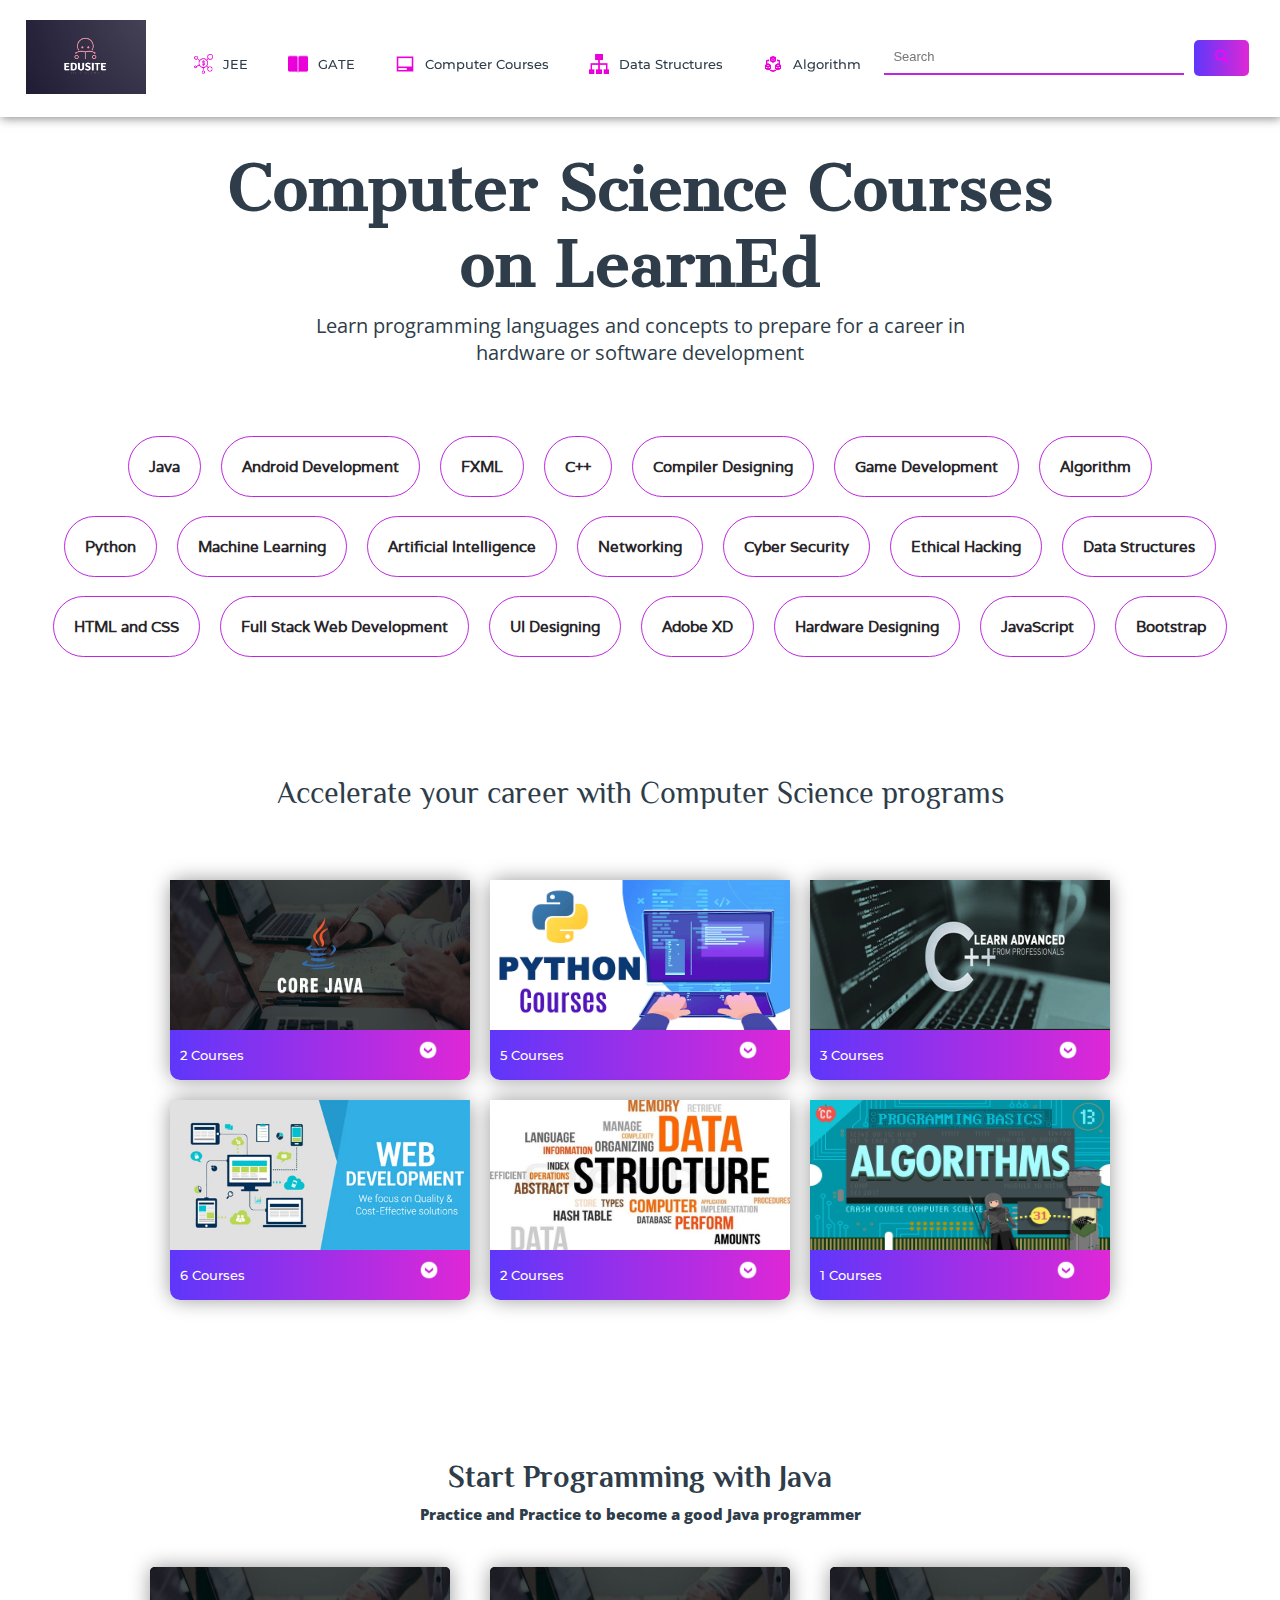
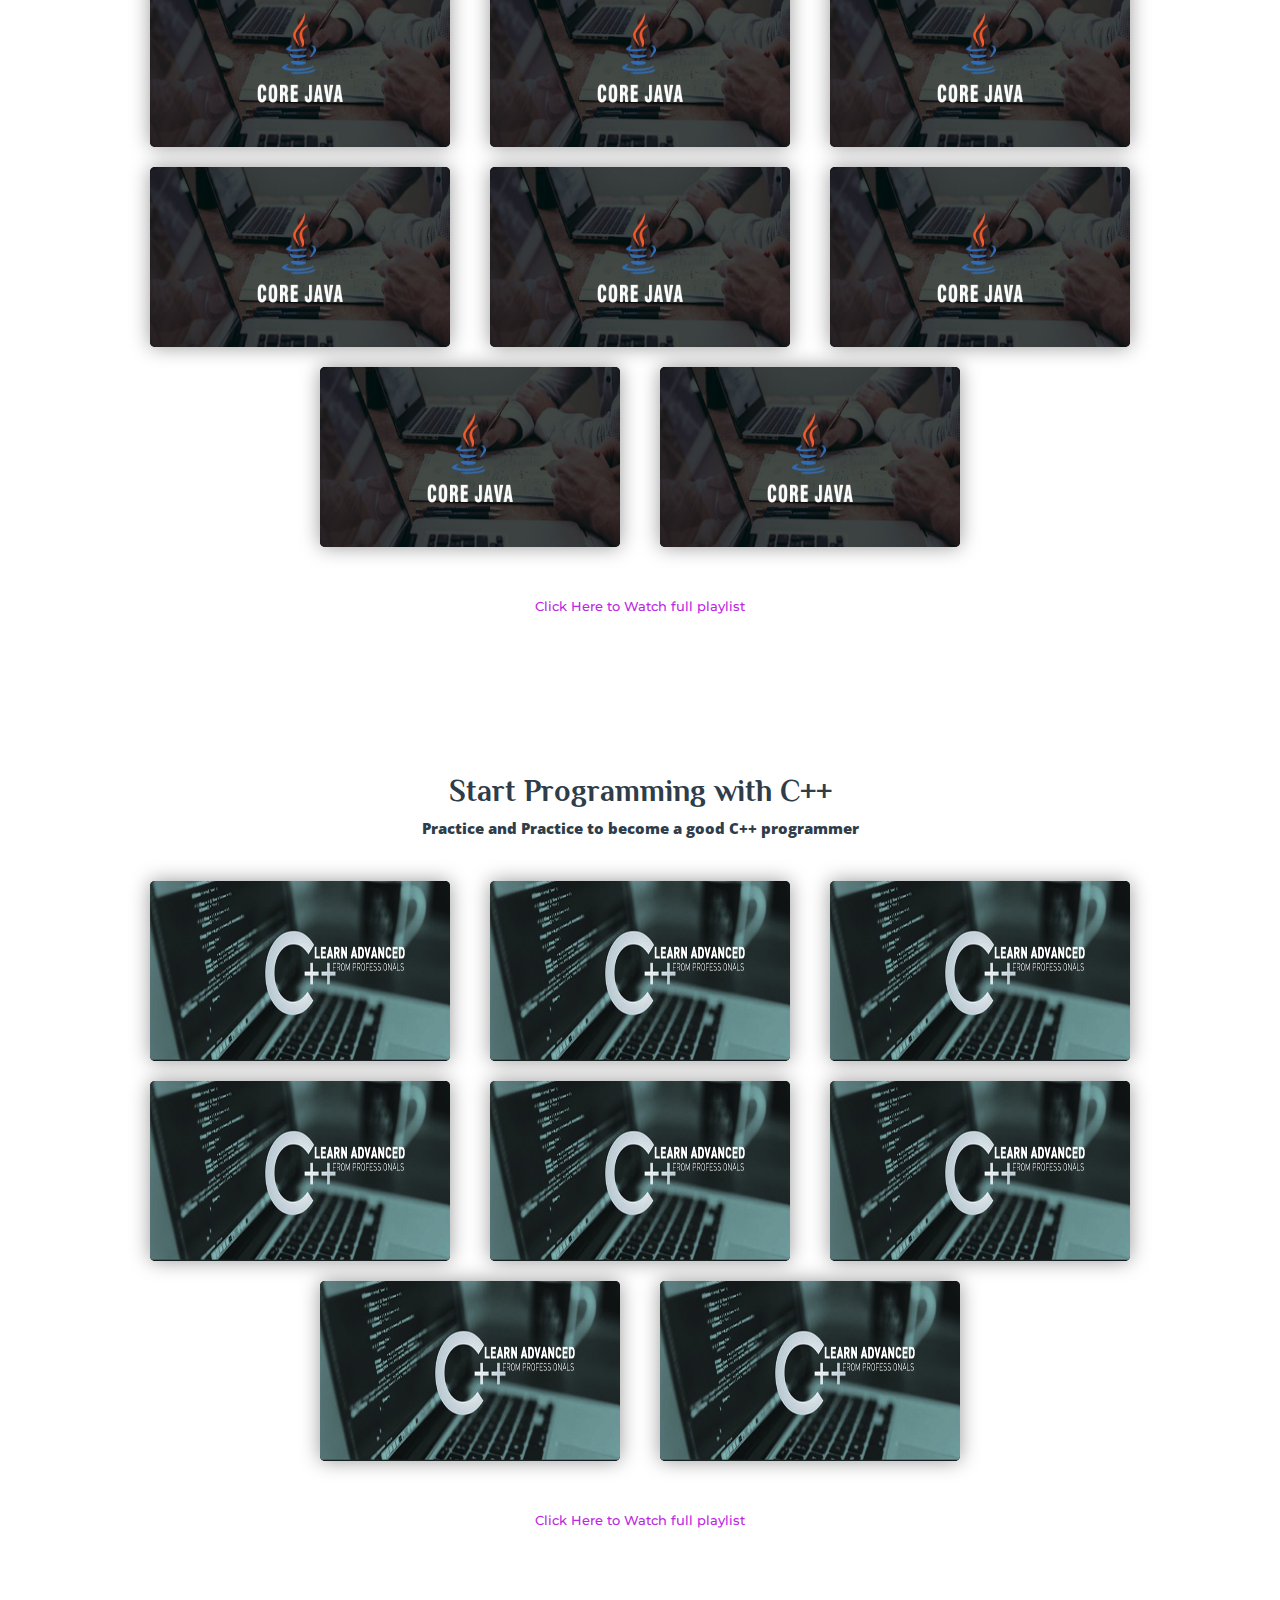
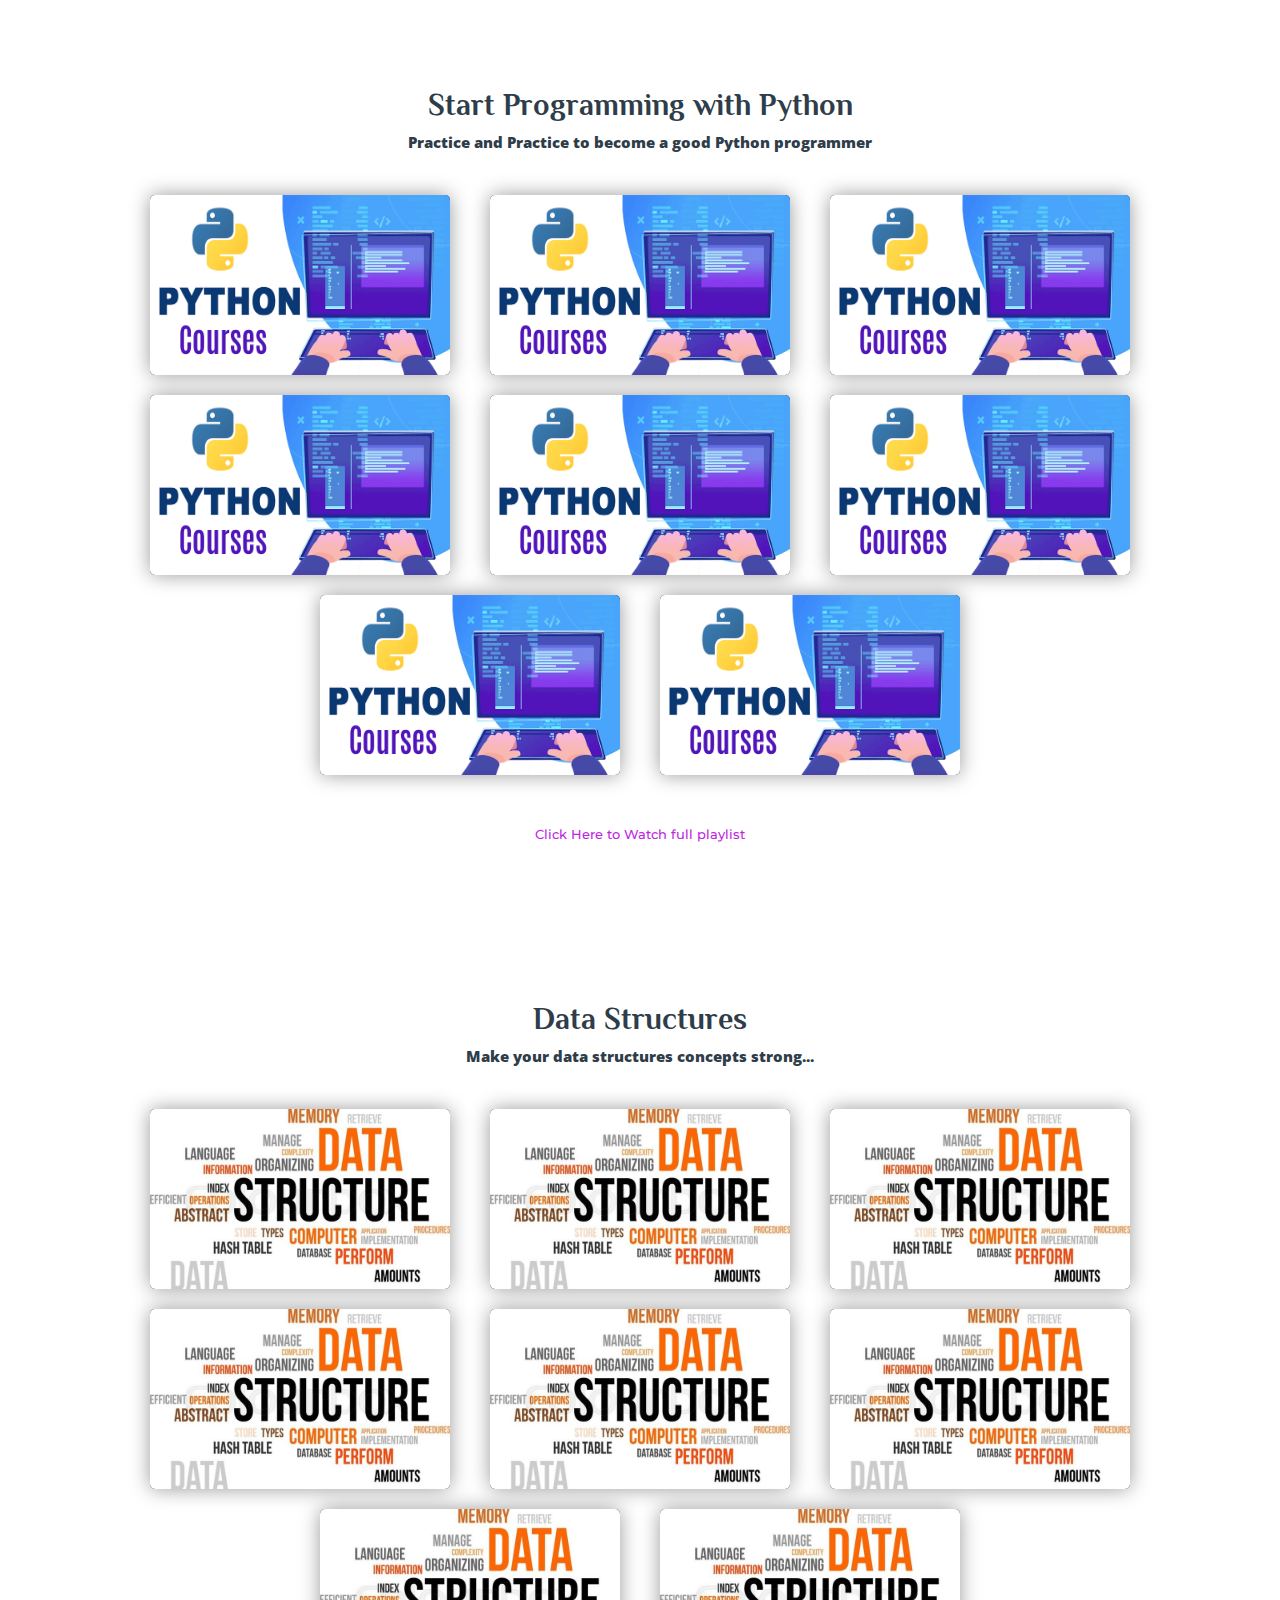
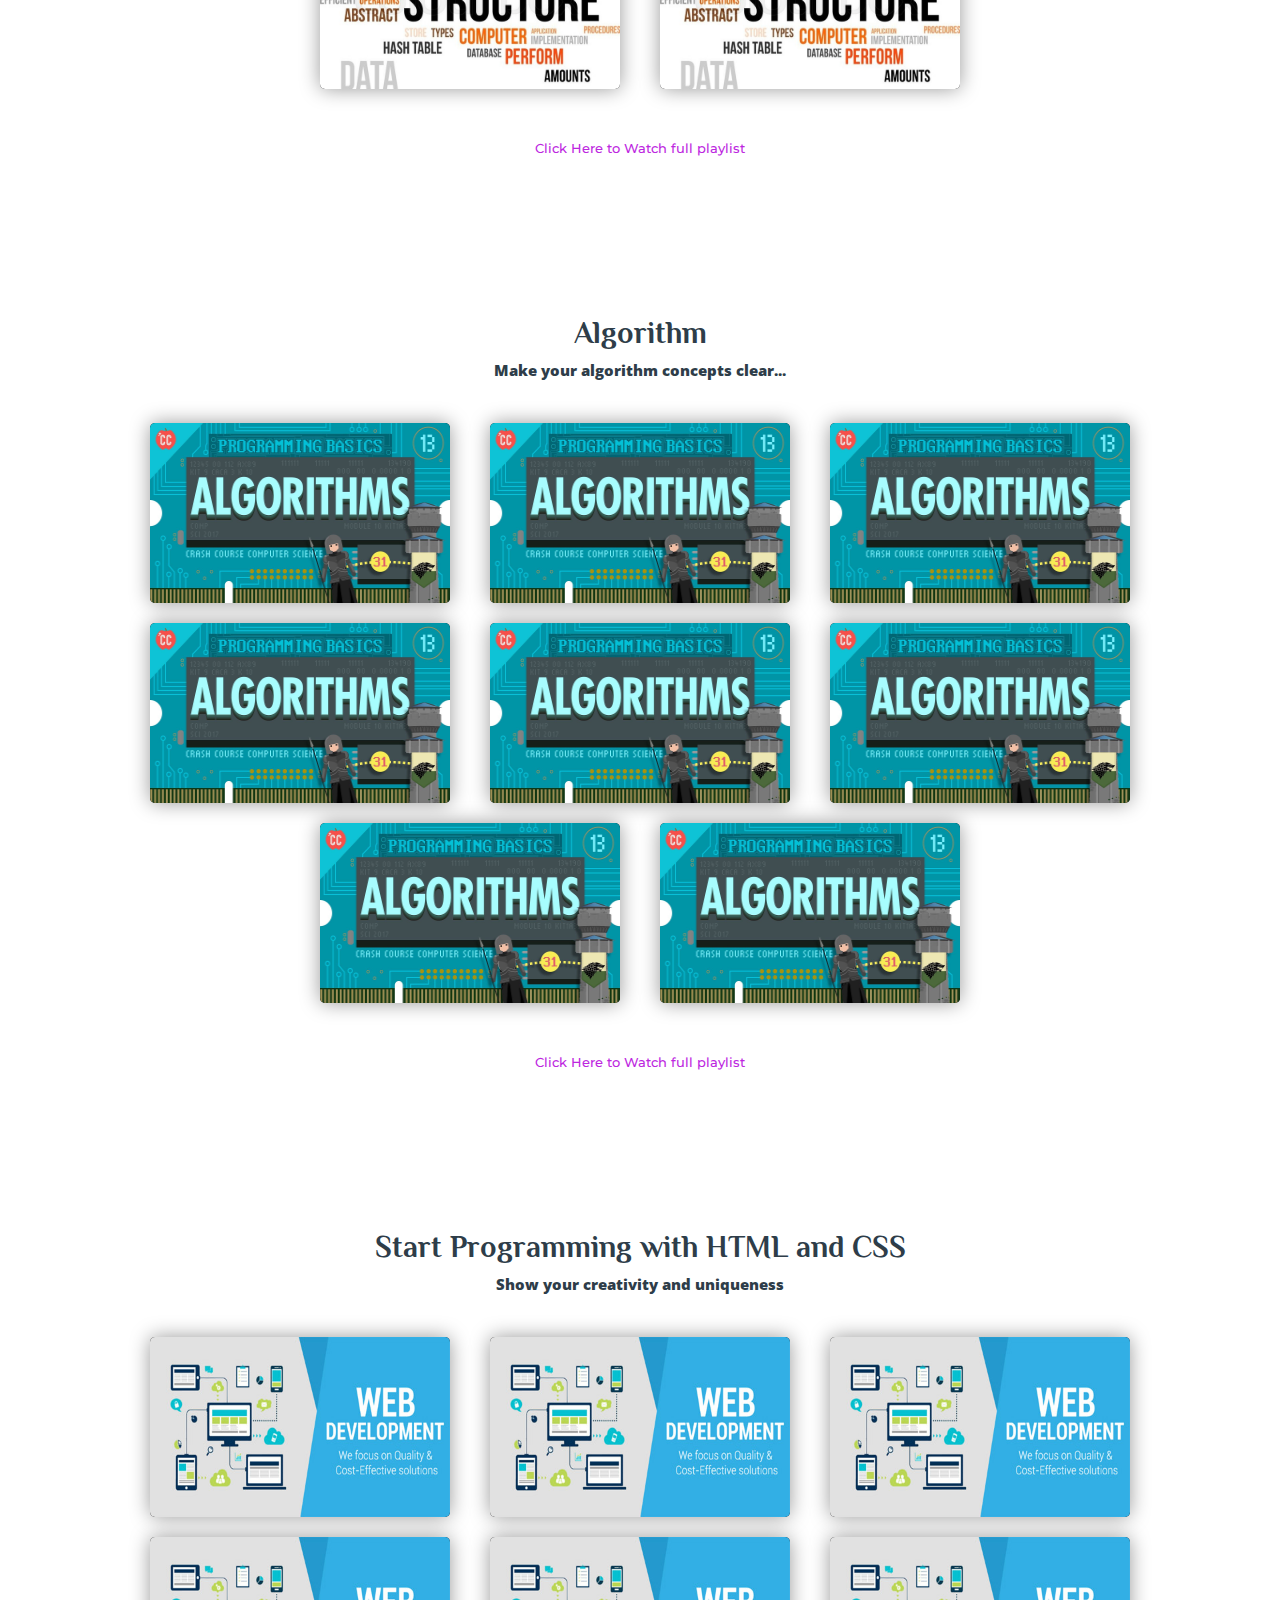
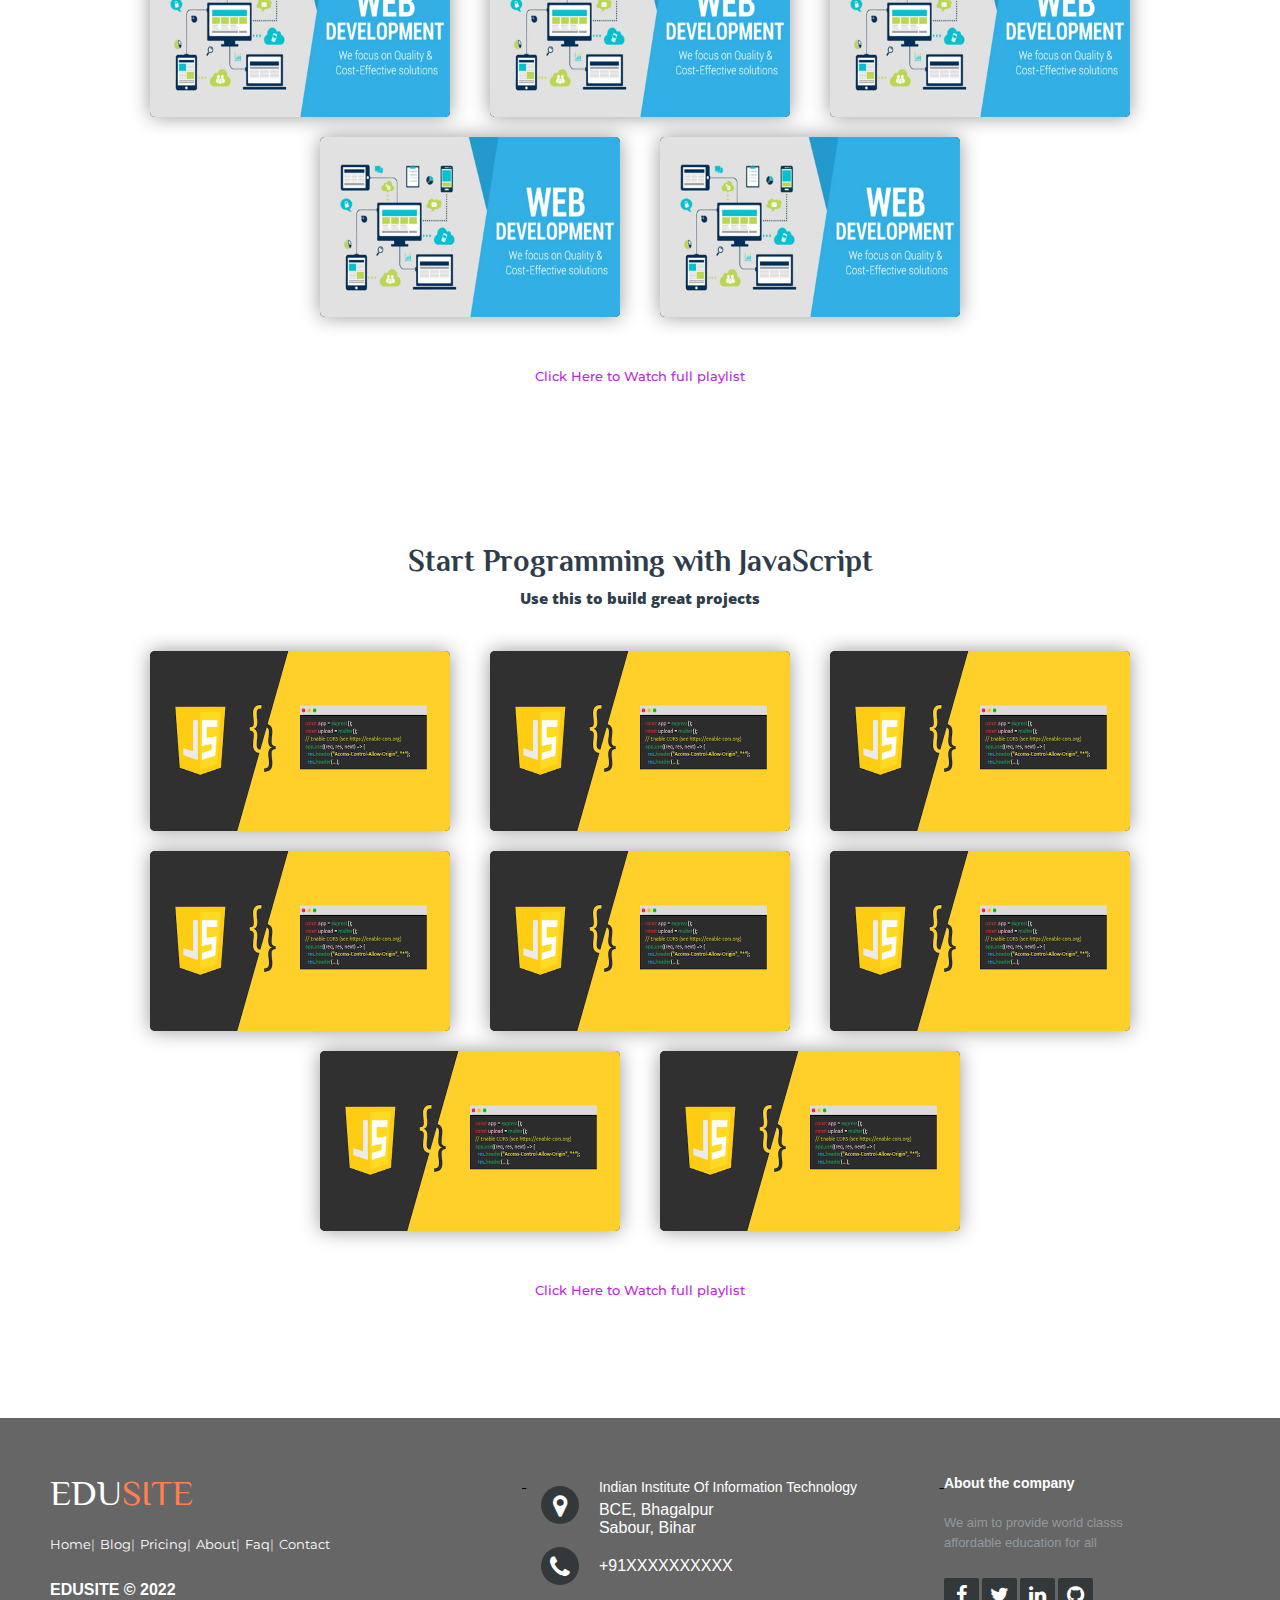
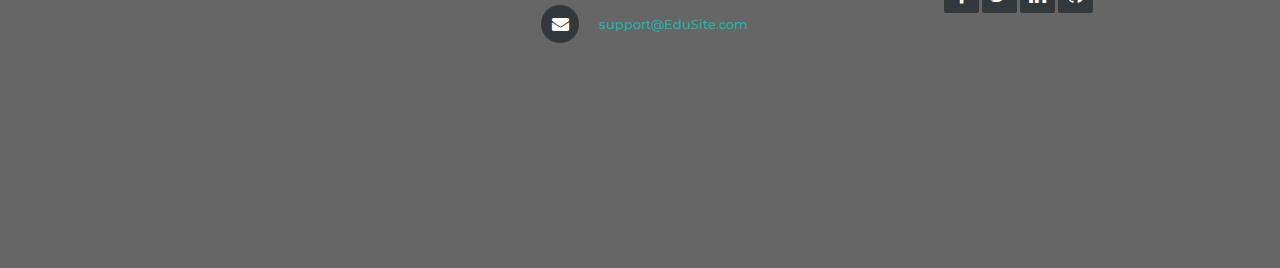
==== commit 9b302c7a: "modified the site" ====
--- a/subjects/computer_courses.html
+++ b/subjects/computer_courses.html
@@ -4,6 +4,7 @@
 	<link rel="shortcut icon" type="png" href="../images/icon/favicon.png">
 	<title>Computer Science Courses on LearnEd</title>
 	<link rel="stylesheet" type="text/css" href="subjects.css">
+	<link rel="stylesheet" href="https://cdnjs.cloudflare.com/ajax/libs/font-awesome/4.7.0/css/font-awesome.min.css">
 	<script type="text/javascript" src="../script.js"></script>
 </head>
 <body>
@@ -12,7 +13,7 @@
 	<header>
 		<div class="nav" id="nav">
 			<div id="learned-logo">
-			<a href="../index.html"><img src="../images/icon/logo.png" style="width: 120px;"></a></div>
+			<a href="../index.html"><img class="logo-img" src="../images/icon/icon2.png" style="width: 120px;"></a></div>
 			<div class="switch-tab" id="switch-tab" onclick="switchTAB()"><img src="../images/icon/menu.png"></div>
 			<ul id="list-switch">
 				<li><a href="jee.html"><img src="../images/courses/d1.png" class="icon">JEE</a></li>
@@ -20,7 +21,7 @@
 				<li><a href="#"><img src="../images/courses/computer.png" class="icon">Computer Courses</a></li>
 				<li><a href="#data"><img src="../images/courses/data.png" class="icon">Data Structures</a></li>
 				<li><a href="#algo"><img src="../images/courses/algo.png" class="icon">Algorithm</a></li>
-				<li><a href="#projects"><img src="../images/courses/projects.png" class="icon">Projects</a></li>
+				
 			</ul>
 			<div class="search" id="search-switch">
 				<input type="search" placeholder="Search" class="srch"><button id="srchbtn"><img src="../images/icon/search.png"></button>
@@ -522,56 +523,12 @@
 		<a href="https://www.youtube.com/watch?v=uDwSnnhl1Ng" target="_blank">Click Here to Watch full playlist</a>
 	</div>
 
-<!-- PROJECTS -->
-	<div class="title2" id="projects">
-		<span>Browse Projects</span>
-		<div class="shortdesc2">
-			<p>Here you can find various Projects related to Web Deveopment, AI, Java Projects, etc</p>
-		</div>
-	</div>
-	<div class="project-panel">
-		<div class="project-card">
-			<img src="../images/projects/p1.jpg">
-			<div class="info">
-				<h4>Digi Library</h4><p>Interactive Library Management Software made using JAVA & MySQL</p>
-				<div class="download"><a href="https://github.com/roshan9419" target="_blank">Download</a></div>	
-			</div>
-		</div>
-		<div class="project-card">
-			<img src="../images/projects/p2.jpg">
-			<div class="info">
-				<h4>LearnEd</h4><p>It is an Educational Website made using HTML, CSS & JavaScript</p>
-				<div class="download"><a href="https://github.com/roshan9419" target="_blank">Download</a></div>
-			</div>
-		</div>
-		<div class="project-card">
-			<img src="../images/projects/p3.jpg">
-			<div class="info">
-				<h4>Photo Gallery</h4><p>This Website helps you to manage your Personal Photos developed using HTML, CSS & JavaScript</p>
-				<div class="download"><a href="https://github.com/roshan9419" target="_blank">Download</a></div>
-			</div>
-		</div>
-		<div class="project-card">
-			<img src="../images/projects/p4.jpg">
-			<div class="info">
-				<h4>Sports Fitness</h4><p>This Website helps you in your favorite Sports made using HTML, CSS & JavaScript</p>
-				<div class="download"><a href="https://github.com/roshan9419" target="_blank">Download</a></div>
-			</div>
-		</div>
-		<div class="project-card">
-			<img src="../images/projects/p5.jpg">
-			<div class="info">
-				<h4>Smart TMS</h4><p>This Software helps you to managen the records of Challans used in Traffic Management System made using C++</p>
-				<div class="download"><a href="https://github.com/roshan9419/smart_traffic" target="_blank">Download</a></div>
-			</div>
-		</div>
-
-	</div>
+
 
 <br><br><br><br><br>
 
 <!-- FOOTER -->
-<footer>
+<!-- <footer>
 	<div class="footer-container">
 		<div class="left-col">
 			<img src="../images/icon/logo - Copy.png" style="width: 200px;">
@@ -597,7 +554,78 @@
 			</form>
 		</div>
 	</div>
-</footer>
+</footer> -->
+<!-- FOOTER -->
+
+
+<section class="Footer">
+	<footer class="footer-distributed">
+	
+		  <div class="footer-left">
+	
+			<h3>EDU<span>SITE</span></h3>
+	
+			<p class="footer-links">
+			  <a href="#" class="link-1">Home</a>
+			  
+			  <a href="#">Blog</a>
+			
+			  <a href="#">Pricing</a>
+			
+			  <a href="#">About</a>
+			  
+			  <a href="#">Faq</a>
+			  
+			  <a href="#">Contact</a>
+			  <br>
+			</p>
+			<br><p class="copyright">EDUSITE © 2022</p>
+		  </div>
+	
+	
+		  <div class="footer-center">
+	
+			<div>
+			  <i class="fa fa-map-marker"></i>
+			  <p><span>Indian Institute Of Information Technology</span> BCE, Bhagalpur <br> Sabour, Bihar</p>
+			</div>
+	
+			<div>
+			  <i class="fa fa-phone"></i>
+			  <p>+91XXXXXXXXXX</p>
+			</div>
+	
+			<div>
+			  <i class="fa fa-envelope"></i>
+			  <p><a href="mailto:support@company.com">support@EduSite.com</a></p>
+			</div>
+	
+		  </div>
+	
+		  <div class="footer-right">
+	
+			<p class="footer-company-about">
+			  <span>About the company</span>
+			  We aim to provide world classs affordable education for all
+			</p>
+	
+			<div class="footer-icons">
+	
+			  <a href="#"><i class="fa fa-facebook"></i></a>
+			  <a href="#"><i class="fa fa-twitter"></i></a>
+			  <a href="#"><i class="fa fa-linkedin"></i></a>
+			  <a href="#"><i class="fa fa-github"></i></a>
+	
+			</div>
+	
+	
+		  </div>
+		  <div class="footer-logo">
+		  <img src="https://c.tenor.com/2uyENRmiUt0AAAAC/coding.gif" alt="">
+		  </div>
+	
+		</footer>
+	</section>
 
 </body>
 </html>--- a/subjects/subjects.css
+++ b/subjects/subjects.css
@@ -1,6 +1,11 @@
 @import url('https://fonts.googleapis.com/css?family=Montserrat:500&display=swap');
 @import url('https://fonts.googleapis.com/css?family=Dancing+Script&display=swap');
 @import url('https://fonts.googleapis.com/css?family=Open+Sans&display=swap');
+@import url('https://fonts.googleapis.com/css2?family=Philosopher:wght@700&display=swap');
+@import url('https://fonts.googleapis.com/css?family=Open+Sans:400,500,300,700');
+@import url('https://fonts.googleapis.com/css2?family=Cantata+One&display=swap');
+@import url('https://fonts.googleapis.com/css2?family=Varela&display=swap');
+@import url('https://fonts.googleapis.com/css2?family=Monoton&family=Poppins&display=swap');
 
 * {
 	box-sizing: border-box;
@@ -76,13 +81,13 @@
 
 .nav ul li a:hover
 {
-	color: #FA4B37;
+	color: #bd27df;
 }
 
 .nav button
 {
 	padding: 9px 25px;
-	background: linear-gradient(to right, #FA4B37, #DF2771);
+	background: linear-gradient(to right, #5e37fa, #df27d6);
 	color: #fff;
 	border: none;
 	border-radius: 5px;
@@ -111,7 +116,7 @@
 	width: 300px;
 	border: none;
 	outline: none;
-	border-bottom: 2px solid #FA4B37;
+	border-bottom: 2px solid #bd27df;
 	padding: 9px;
 }
 .nav .search button
@@ -131,15 +136,24 @@
 	cursor: pointer;
 	visibility: hidden;
 }
+#logo-img{
+    width: 130px !important;
+    position: absolute;
+    top: 0%;
+    /* width: 11%; */
+    border-bottom-left-radius: 10px;
+    border-bottom-right-radius: 10px;
+}
 
 /*TITLE*/
 .title {
 	margin-top: 150px;
-	margin-left: 100px;
+	margin-left: 0px;
+	text-align: center;
 }
 .title span{
 	font-weight: 700;
-	font-family: 'Open Sans', sans-serif;
+	font-family: 'Cantata One', serif;
 	font-size: 60px;
 	color: #2E3D49;
 }
@@ -174,25 +188,27 @@
 	width: 100%;
 	padding: 20px;
 	border-radius: 50px;
-	border: 1px solid #FA4B37;
+	border: 1px solid #bd27df;
 	font-size: 15px;
 	color: #272529;
-	font-family: cursive;
+	font-family: 'Varela', sans-serif;
+	font-weight: 700;
 	text-decoration: none;
 }
 
 .cbox .det a:hover{
-	background: linear-gradient(to right, #FA4B37, #DF2771);
+	background: linear-gradient(to right, #5e37fa, #df27d6);
 	color: white;
 }
 
 .inbt {
 	padding: 10px;
-	font-family: 'Open Sans', sans-serif;
+	font-family: 'Philosopher', sans-serif;
 	font-size: 30px;
 	color: #2E3D49;
 	margin: 100px;
 	margin-bottom: 50px;
+	text-align: center;
 }
 
 /*COURSES AVAILABLE*/
@@ -212,7 +228,7 @@
 	margin: 10px;
 	width: 300px;
 	height: 200px;
-	background: linear-gradient(to right, #FA4B37, #DF2771);
+	background: linear-gradient(to right, #5e37fa, #df27d6);
 	border-radius: 10px;
 	box-shadow: 0 0 20px rgba(0,0,0,0.4);
 }
@@ -252,13 +268,15 @@
 .title2 {
 	position: relative;
 	padding-top: 150px;
-	margin-left: 100px;
+	font-weight: 1000;
+	text-align: center;
 }
 .title2 span{
-	font-weight: 700;
-	font-family: 'Open Sans', sans-serif;
+	font-weight: 800;
+	font-family: 'Philosopher', sans-serif;
 	font-size: 30px;
 	color: #2E3D49;
+	text-align: center;
 }
 .title2 .shortdesc2 {
 	padding: 10px;
@@ -279,8 +297,8 @@
 	margin: 20px;
 	width: 300px;
 	height: 160px;
-	background: linear-gradient(to right, #FA4B37, #DF2771);
-	border-radius: 10px;
+	/* background: linear-gradient(to right, #5e37fa, #df27d6);
+	border-radius: 10px; */
 }
 .dcard2:hover .fpart2 img {
 	display: none;
@@ -291,7 +309,8 @@
 	background: #000;
 	color: #000;
 	text-align: left;
-	border-top-right-radius: 100px;
+	/* border-top-right-radius: 100px; */
+	border-radius: 5px;
 	transform: translateY(-19px);
 	box-shadow: 0 0 20px rgba(0,0,0,0.4);
 	overflow: hidden;
@@ -317,13 +336,13 @@
 	display: flex;
 }
 .click-me a {
-	color: #DF2771;
+	color: #bd27df;
 	text-decoration: none;
 	transition-duration: .5s;
 	padding: 10px;
 }
 .click-me a:hover {
-	background: #DF2771;
+	background: #bd27df;
 	color: #fff;
 }
 
@@ -372,13 +391,13 @@
 }
 .download a{
 	padding: 5px 10px;
-	color: #DF2771;
+	color: #bd27df;
 	font-size: .8em;
 	visibility: hidden;
 }
 .download:hover a{
 	transition: .5s ease;
-	background: #DF2771;
+	background: #bd27df;
 	color: #fff;
 }
 
@@ -404,13 +423,15 @@
 }
 
 .sample ul li a {
-	color: #FA4B37;
+	color: purple;
 	width: 300px;
 	font-size: 20px;
+	font-family: 'Monoton', cursive;
+    font-family: 'Poppins', sans-serif;
 }
 
 /*Footer*/
-
+/* 
 footer {
 	color: #E5E8EF;
 	background: #000D;
@@ -453,7 +474,7 @@
 footer .border{
 	width: 100px;
 	height: 4px;
-	background: linear-gradient(to right, #FA4B37, #DF2771);
+	background: linear-gradient(to right, #5e37fa, #df27d6);
 	margin: 2px;
 }
 
@@ -485,7 +506,7 @@
 	padding: 18px 40px;
 	font-size: 16px;
 	color: #f1f1f1;
-	background: linear-gradient(to right, #FA4B37, #DF2771);
+	background: linear-gradient(to right, #5e37fa, #df27d6);
 	border: none;
 	font-weight: 700;
 	outline: none;
@@ -497,25 +518,248 @@
 
 footer .btn:hover {
 	opacity: .7;
-}
-
+} */
+
+
+
+
+section Footer {
+	width: 100%;
+	display: inline-block;
+	background: #333;
+	height: 50vh;
+	text-align: center;
+	font-size: 22px;
+	font-weight: 700;
+	text-decoration: underline;
+	font-family:Open Sans;
+  }
+  .footer-distributed{
+	  background: #666;
+	  box-shadow: 0 1px 1px 0 rgba(0, 0, 0, 0.12);
+	  box-sizing: border-box;
+	  width: 100%;
+	  text-align: left;
+	  font: bold 16px sans-serif;
+	  padding: 55px 50px;
+	}
+	
+	.footer-distributed .footer-left,
+	.footer-distributed .footer-center,
+	.footer-distributed .footer-right{
+	  display: inline-block;
+	  vertical-align: top;
+	}
+	
+	/* Footer left */
+	
+	.footer-distributed .footer-left{
+	  width: 40%;
+	}
+	
+	/* The company logo */
+	
+	.footer-distributed h3{
+	  color:  #ffffff;
+	  font: normal 36px 'Open Sans', cursive;
+	  margin: 0;
+	}
+	
+	.footer-distributed h3 span{
+	  color:#FF7F50;
+	}
+	.footer-logo img{
+	  width: vw;
+	  height:100px;
+	  cursor: pointer;
+	  transition: all 1s;
+	  border-radius: 24%;
+	}
+	
+	/* Footer links */
+	
+	.footer-distributed .footer-links{
+	  color:  #ffffff;
+	  margin: 20px 0 12px;
+	  padding: 0;
+	}
+	.footer-distributed .copyright{
+	  color:  #ffffff;
+	}
+	
+	.footer-distributed .footer-links a{
+	  display:inline-block;
+	  line-height: 1.8;
+	  font-weight:400;
+	  text-decoration: none;
+	  color:  inherit;
+	}
+	
+	.footer-distributed .footer-company-name{
+	  color:  #222;
+	  font-size: 14px;
+	  font-weight: normal;
+	  margin: 0;
+	  font-family: 'Philosopher', sans-serif;
+	}
+	.footer-distributed h3 {
+		color: #ffffff;
+		font: normal 36px 'Philosopher', sans-serif;
+		margin: 0;
+	  }
+	
+	/* Footer Center */
+	
+	.footer-distributed .footer-center{
+	  width: 35%;
+	}
+	
+	.footer-distributed .footer-center i{
+	  background-color:  #33383b;
+	  color: #ffffff;
+	  font-size: 25px;
+	  width: 38px;
+	  height: 38px;
+	  border-radius: 50%;
+	  text-align: center;
+	  line-height: 42px;
+	  margin: 10px 15px;
+	  vertical-align: middle;
+	}
+	
+	.footer-distributed .footer-center i.fa-envelope{
+	  font-size: 17px;
+	  line-height: 38px;
+	}
+	
+	.footer-distributed .footer-center p{
+	  display: inline-block;
+	  color: #ffffff;
+	  font-weight:400;
+	  vertical-align: middle;
+	  margin:0;
+	}
+	
+	.footer-distributed .footer-center p span{
+	  display:block;
+	  font-weight: normal;
+	  font-size:14px;
+	  line-height:2;
+	}
+	
+	.footer-distributed .footer-center p a{
+	  color:  lightseagreen;
+	  text-decoration: none;;
+	}
+	
+	.footer-distributed .footer-links a:before {
+	  content: " | ";
+	  font-weight:300;
+	  left: 0;
+	  color: #fff;
+	  display: inline-block;
+	  padding-right: 5px;
+	}
+	
+	.footer-distributed .footer-links .link-1:before {
+	  content: none;
+	}
+	
+	/* Footer Right */
+	
+	.footer-distributed .footer-right{
+	  width: 20%;
+	}
+	
+	.footer-distributed .footer-company-about{
+	  line-height: 20px;
+	  color:  #92999f;
+	  font-size: 13px;
+	  font-weight: normal;
+	  margin: 0;
+	}
+	
+	.footer-distributed .footer-company-about span{
+	  display: block;
+	  color:  #ffffff;
+	  font-size: 14px;
+	  font-weight: bold;
+	  margin-bottom: 20px;
+	}
+	
+	.footer-distributed .footer-icons{
+	  margin-top: 25px;
+	}
+	
+	.footer-distributed .footer-icons a{
+	  display: inline-block;
+	  width: 35px;
+	  height: 35px;
+	  cursor: pointer;
+	  background-color:  #33383b;
+	  border-radius: 2px;
+	
+	  font-size: 20px;
+	  color: #ffffff;
+	  text-align: center;
+	  line-height: 35px;
+	
+	  margin-right: 3px;
+	  margin-bottom: 5px;
+	}
+	.footer-distributed .footer-icons a:hover{
+	 transform: translate(0, -10%);
+	 background-color: aqua;
+	}
+	
+	/*
+	@media (max-width: 880px) {
+	
+	  .footer-distributed{
+		font: bold 14px sans-serif;
+	  }
+	
+	  .footer-distributed .footer-left,
+	  .footer-distributed .footer-center,
+	  .footer-distributed .footer-right{
+		display: block;
+		width: 100%;
+		margin-bottom: 40px;
+		text-align: center;
+	  }
+	
+	  .footer-distributed .footer-center i{
+		margin-left: 0;
+	  }
+	
+	}*/
 
 /*For Responsive Website*/
 @media screen and (max-width: 960px) {
-	.footer-container {
+	.footer {
 		max-width: 600px;
 	}
-	.right-col {
+	.footer-distributed{
+		width: 100%;
+       text-align: inherit;
+       font: bold 16px 'Open Sans';
+       padding: 57px 0px;
+	}
+	.footer-right {
 		width: 100%;
 		margin-bottom: 60px;
 	}
-	.left-col {
+	.footer-left {
 		width: 100%;
 		text-align: center;
 	}
-	.social-media {
-		display: flex;
+	.footer-icons {
+		
 		justify-content: center;
+	}
+	.footer-logo {
+		transition: 1s;
+		margin-left: 30%;
 	}
 }
 
@@ -525,8 +769,16 @@
 		width: 100%;
 		margin-top: 20px;
 	}
-}
-@media screen and (max-width: 1366px) {
+	.feedback_header {
+		font-family: 'Philosopher', sans-serif;
+		font-size: 50px;
+		position: relative;
+		top: 0%;
+		left: 32%;
+		transform: translate(-50%,-50%);
+	  }
+}
+@media screen and (max-width: 1000px) {
 	.search {
 		display: none;
 		margin-bottom: 10px;
@@ -553,8 +805,10 @@
 		visibility: visible;
 	}
 	.search {
+		display: flex;
 		visibility: visible;
 		margin: 30px;
 		margin-top: 0px;
-	}
-}
+		flex: 1;
+	}
+}
